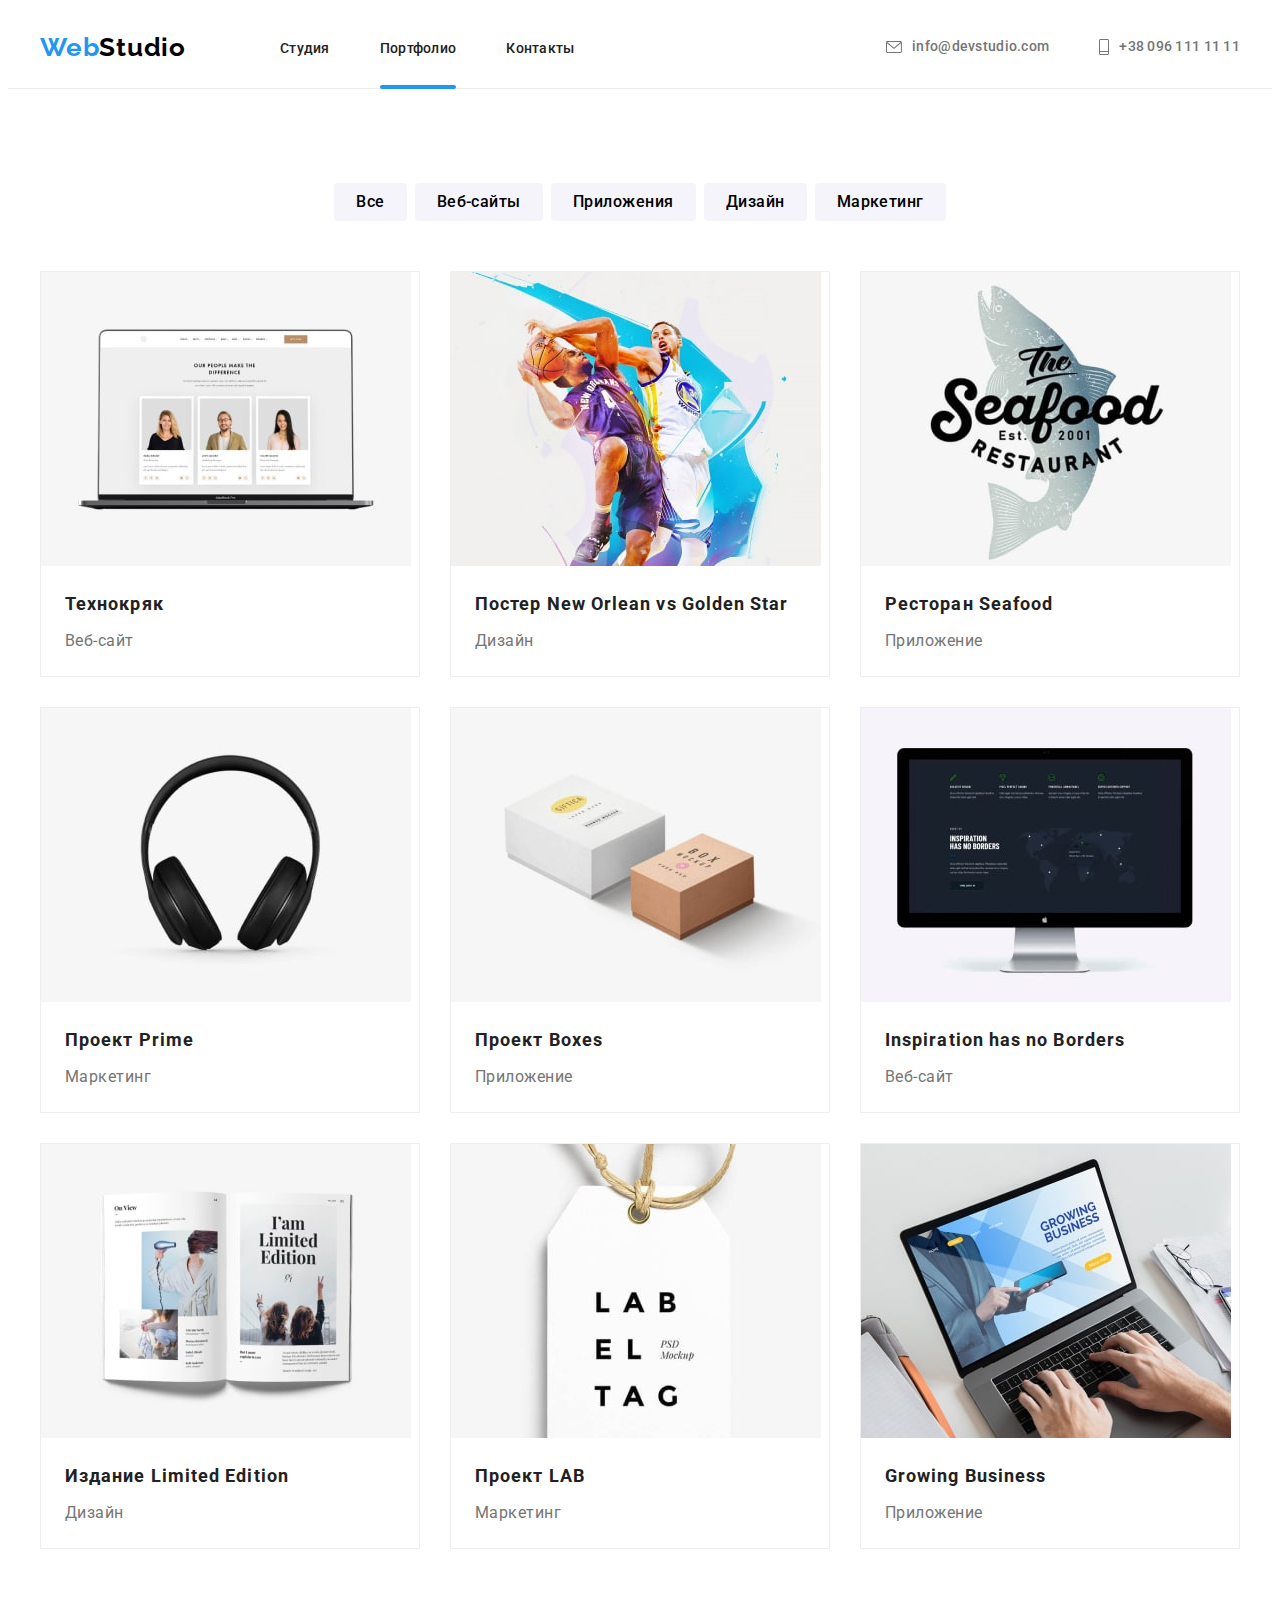
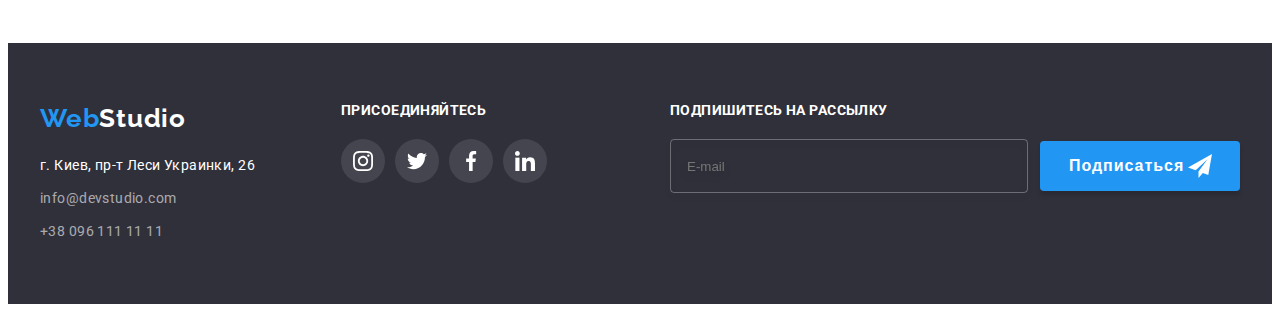
==== portfolio.html @ 31bc7f90 "sass" ====
<!DOCTYPE html>
<html lang="ru">
  <head>
    <meta charset="UTF-8" />
    <meta http-equiv="X-UA-Compatible" content="IE=edge" />
    <meta name="viewport" content="width=device-width, initial-scale=1.0" />
    <link rel="preconnect" href="https://fonts.googleapis.com" />
    <link rel="preconnect" href="https://fonts.gstatic.com" crossorigin />
    <link
      href="https://fonts.googleapis.com/css2?family=Montserrat:wght@400;700&family=Raleway:wght@700&family=Roboto:wght@400;500;700;900&display=swap"
      rel="stylesheet"
    />
    <link
      rel="stylesheet"
      href="https://cdnjs.cloudflare.com/ajax/libs/modern-normalize/1.1.0/modern-normalize.min.css"
      integrity="sha512-wpPYUAdjBVSE4KJnH1VR1HeZfpl1ub8YT/NKx4PuQ5NmX2tKuGu6U/JRp5y+Y8XG2tV+wKQpNHVUX03MfMFn9Q=="
      crossorigin="anonymous"
      referrerpolicy="no-referrer"
    />
    <link rel="stylesheet" href="./css/main.min.css" />
    <title>Portfolio</title>
  </head>
  <body>
    <!-- header -->
    <header class="header">
      <div class="container">
        <a href="/" class="logo header-logo link"
          ><span class="logo__primary">Web</span
          ><span class="logo__secondary logo--header">Studio</span></a
        >
        <nav class="navigation">
          <ul class="menu-list list">
            <li class="menu-list__item">
              <a href="./index.html" class="menu-list__link link">Студия</a>
            </li>
            <li class="menu-list__item">
              <a href="./portfolio.html" class="menu-list__link link current"
                >Портфолио</a
              >
            </li>
            <li class="menu-list__item">
              <a href="" class="menu-list__link link">Контакты</a>
            </li>
          </ul>
        </nav>
        <ul class="list">
          <li class="menu-list__item">
            <a href="mailto:info@devstudio.com" class="menu-list__connection link">
              <svg class="mail-icon" width="16" height="12">
                <use href="./images/icons.svg#icon-mail"></use>
              </svg>
              info@devstudio.com</a
            >
          </li>
          <li class="menu-list__item">
            <a href="tel:+380961111111" class="menu-list__connection link">
              <svg class="tel-icon" width="10" height="16">
                <use href="./images/icons.svg#icon-tel"></use>
              </svg>
              +38 096 111 11 11</a
            >
          </li>
        </ul>
      </div>
    </header>
    <main>
      <section class="portfolio">
        <div class="container">
          <h1 class="visually-hidden">Портфолио</h1>
          <!-- filter -->
          <ul class="filter-list list">
            <li class="filter-item">
              <button type="button" class="filter-but">Все</button>
            </li>
            <li class="filter-item">
              <button type="button" class="filter-but">Веб-сайты</button>
            </li>
            <li class="filter-item">
              <button type="button" class="filter-but">Приложения</button>
            </li>
            <li class="filter-item">
              <button type="button" class="filter-but">Дизайн</button>
            </li>
            <li class="filter-item">
              <button type="button" class="filter-but">Маркетинг</button>
            </li>
          </ul>
          <!-- project -->
          <ul class="project-list list">
            <li class="project-item">
              <div class="project-top-wrap">
                <img
                  src="./images/portfolio-project-1.jpg"
                  alt="страница веб-сайта"
                  width="370"
                  height="294"
                />
                <p class="project-top-text">
                  Ресурс предлагает комплексные предложения с разным уровнем функционала и
                  сервисов. Все это позволит посетителю получить исчерпывающие сведения о
                  компании или частном лице.
                </p>
              </div>
              <div class="project-aside">
                <h2 class="project-title">Технокряк</h2>
                <p class="project-text">Веб-сайт</p>
              </div>
            </li>
            <li class="project-item">
              <div class="project-top-wrap">
                <img
                  src="./images/portfolio-project-2.jpg"
                  alt="игра в баскетбол"
                  width="370"
                  height="294"
                />
                <p class="project-top-text">
                  Ресурс предлагает комплексные предложения с разным уровнем функционала и
                  сервисов. Все это позволит посетителю получить исчерпывающие сведения о
                  компании или частном лице.
                </p>
              </div>
              <div class="project-aside">
                <h2 class="project-title">Постер New Orlean vs Golden Star</h2>
                <p class="project-text">Дизайн</p>
              </div>
            </li>
            <li class="project-item">
              <div class="project-top-wrap">
                <img
                  src="./images/portfolio-project-3.jpg"
                  alt="логотоип ресторана"
                  width="370"
                  height="294"
                />
                <p class="project-top-text">
                  Ресурс предлагает комплексные предложения с разным уровнем функционала и
                  сервисов. Все это позволит посетителю получить исчерпывающие сведения о
                  компании или частном лице.
                </p>
              </div>
              <div class="project-aside">
                <h2 class="project-title">Ресторан Seafood</h2>
                <p class="project-text">Приложение</p>
              </div>
            </li>
            <li class="project-item">
              <div class="project-top-wrap">
                <img
                  src="./images/portfolio-project-4.jpg"
                  alt="наушники"
                  width="370"
                  height="294"
                />
                <p class="project-top-text">
                  Ресурс предлагает комплексные предложения с разным уровнем функционала и
                  сервисов. Все это позволит посетителю получить исчерпывающие сведения о
                  компании или частном лице.
                </p>
              </div>
              <div class="project-aside">
                <h2 class="project-title">Проект Prime</h2>
                <p class="project-text">Маркетинг</p>
              </div>
            </li>
            <li class="project-item">
              <div class="project-top-wrap">
                <img
                  src="./images/portfolio-project-5.jpg"
                  alt="картонные коробки"
                  width="370"
                  height="294"
                />
                <p class="project-top-text">
                  Ресурс предлагает комплексные предложения с разным уровнем функционала и
                  сервисов. Все это позволит посетителю получить исчерпывающие сведения о
                  компании или частном лице.
                </p>
              </div>
              <div class="project-aside">
                <h2 class="project-title">Проект Boxes</h2>
                <p class="project-text">Приложение</p>
              </div>
            </li>
            <li class="project-item">
              <div class="project-top-wrap">
                <img
                  src="./images/portfolio-project-6.jpg"
                  alt="страница веб-сайта"
                  width="370"
                  height="294"
                />
                <p class="project-top-text">
                  Ресурс предлагает комплексные предложения с разным уровнем функционала и
                  сервисов. Все это позволит посетителю получить исчерпывающие сведения о
                  компании или частном лице.
                </p>
              </div>
              <div class="project-aside">
                <h2 class="project-title">Inspiration has no Borders</h2>
                <p class="project-text">Веб-сайт</p>
              </div>
            </li>
            <li class="project-item">
              <div class="project-top-wrap">
                <img
                  src="./images/portfolio-project-7.jpg"
                  alt="страницы журнала"
                  width="370"
                  height="294"
                />
                <p class="project-top-text">
                  Ресурс предлагает комплексные предложения с разным уровнем функционала и
                  сервисов. Все это позволит посетителю получить исчерпывающие сведения о
                  компании или частном лице.
                </p>
              </div>
              <div class="project-aside">
                <h2 class="project-title">Издание Limited Edition</h2>
                <p class="project-text">Дизайн</p>
              </div>
            </li>
            <li class="project-item">
              <div class="project-top-wrap">
                <img
                  src="./images/portfolio-project-8.jpg"
                  alt="рекламная листовка"
                  width="370"
                  height="294"
                />
                <p class="project-top-text">
                  Ресурс предлагает комплексные предложения с разным уровнем функционала и
                  сервисов. Все это позволит посетителю получить исчерпывающие сведения о
                  компании или частном лице.
                </p>
              </div>
              <div class="project-aside">
                <h2 class="project-title">Проект LAB</h2>
                <p class="project-text">Маркетинг</p>
              </div>
            </li>
            <li class="project-item">
              <div class="project-top-wrap">
                <img
                  src="./images/portfolio-project-9.jpg"
                  alt="компьютерная программа"
                  width="370"
                  height="294"
                />
                <p class="project-top-text">
                  Ресурс предлагает комплексные предложения с разным уровнем функционала и
                  сервисов. Все это позволит посетителю получить исчерпывающие сведения о
                  компании или частном лице.
                </p>
              </div>
              <div class="project-aside">
                <h2 class="project-title">Growing Business</h2>
                <p class="project-text">Приложение</p>
              </div>
            </li>
          </ul>
        </div>
      </section>
    </main>
    <!--footer-->
    <footer class="footer">
      <div class="container footer__container">
        <div class="footer__address">
          <a href="/" class="logo header-logo link"
            ><span class="logo__primary">Web</span
            ><span class="logo__secondary logo--footer">Studio</span></a
          >
          <address class="address">
            <ul class="address__list list">
              <li class="address__item">
                <a
                  href="https://goo.gl/maps/DNsTmjr46QaXx8pC7"
                  target="_blank"
                  rel="noopener, noindex, nofollow"
                  class="address__map link"
                  >г. Киев, пр-т Леси Украинки, 26</a
                >
              </li>
              <li class="address__item">
                <a href="mailto:info@devstudio.com" class="address__connection link"
                  >info@devstudio.com</a
                >
              </li>
              <li class="address__item">
                <a href="tel:+380961111111" class="address__connection link"
                  >+38 096 111 11 11</a
                >
              </li>
            </ul>
          </address>
        </div>
        <div class="footer-soc">
          <h3 class="footer-soc__title">присоединяйтесь</h3>
          <ul class="footer-soc__list list">
            <li class="footer-soc__item">
              <a href="#" class="footer-soc__link">
                <svg class="footer-soc__icon" width="20" height="20">
                  <use href="./images/icons.svg#icon-instagram"></use>
                </svg>
              </a>
            </li>
            <li class="footer-soc__item">
              <a href="#" class="footer-soc__link">
                <svg class="footer-soc__icon" width="20" height="20">
                  <use href="./images/icons.svg#icon-twitter"></use>
                </svg>
              </a>
            </li>
            <li class="footer-soc__item">
              <a href="#" class="footer-soc__link">
                <svg class="footer-soc__icon" width="20" height="20">
                  <use href="./images/icons.svg#icon-facebook"></use>
                </svg>
              </a>
            </li>
            <li class="footer-soc__item">
              <a href="#" class="footer-soc__link">
                <svg class="footer-soc__icon" width="20" height="20">
                  <use href="./images/icons.svg#icon-linkedin"></use>
                </svg>
              </a>
            </li>
          </ul>
        </div>
        <div class="footer-subscription">
          <h3 class="footer-subscription__title">Подпишитесь на рассылку</h3>
          <form class="footer-subscription__form">
            <input
              type="email"
              name="email"
              class="footer-subscription__input"
              placeholder="E-mail"
              required
            />
            <div class="subscription-wrap">
              <button type="submit" class="subscription-but">Подписаться</button>
              <svg class="footer-subscription__icon" width="24" height="24">
                <use href="./images/icons.svg#icon-icon-send"></use>
              </svg>
            </div>
          </form>
        </div>
      </div>
    </footer>
  </body>
</html>
---- css/main.min.css ----
body{font-family:var(--main-font);color:var(--font-color)}h1,h2,h3,h4,h5,h6,p{margin-top:0;margin-bottom:0}ul,ol{margin-top:0;margin-bottom:0;padding-left:0;padding-right:0}.link{text-decoration:none}.list{list-style:none}img{display:block;max-width:100%;height:auto}.container{width:1200px;padding-left:15px;padding-right:15px;margin:0 auto}.logo{font-family:var(--secondary-font);font-weight:700;font-size:26px;line-height:1.19;letter-spacing:.03em}.header-logo{margin-right:94px}.logo__primary{color:var(--accent-color)}.logo--header{color:var(--header-logo-secondary-color)}.logo--footer{color:var(--footor-logo-secondary-color)}.current{color:var(--accent-color);position:relative}.current::after{display:block;content:"";width:100%;height:4px;border-radius:2px;background-color:var(--accent-color);position:absolute;bottom:-1px}.header{background-color:var(--header-background-color);padding-top:24px;padding-bottom:25px;border-bottom:1px solid #ececec}.header .container{display:flex;align-items:center}.menu-list{display:flex}.menu-list__item:not(:last-child){margin-right:50px}.menu-list__link{font-weight:500;font-size:14px;line-height:1.14;letter-spacing:.02em;color:var(--font-color);transition:color var(--transition-duration) var(--transition-timing-function);padding-bottom:32px;padding-top:32px}.menu-list__link:hover,.menu-list__link:focus{color:var(--accent-color)}.header .list{display:flex;margin-left:auto}.menu-list__connection+.menu-list__connection{margin-left:50px}.menu-list__connection{font-weight:500;font-size:14px;line-height:1.14;letter-spacing:.02em;color:var(--secondary-font-color);display:flex;align-items:center;transition:color var(--transition-duration) var(--transition-timing-function)}.menu-list__connection:hover,.menu-list__connection:focus{color:var(--accent-color)}.mail-icon,.tel-icon{fill:var(--secondary-font-color);margin-right:10px;transition:fill var(--transition-duration) var(--transition-timing-function)}.menu-list__connection:hover .mail-icon,.menu-list__connection:focus .mail-icon,.menu-list__connection:hover .tel-icon,.menu-list__connection:focus .tel-icon{fill:var(--accent-color)}.hero{background-color:var(--hero-background-color);padding-top:200px;padding-bottom:200px;background-image:linear-gradient(rgba(47, 48, 58, 0.4), rgba(47, 48, 58, 0.4)),url(../images/hero-bg.jpg);background-repeat:no-repeat;background-position:center;background-size:cover;margin:0 auto;max-width:1600px;min-height:480px}.hero__title{font-weight:900;font-size:44px;line-height:1.36;letter-spacing:.06em;color:var(--hero-text);text-transform:uppercase;text-align:center;width:696px;margin:0 auto 30px auto}.hero__but{font-family:inherit;font-weight:700;font-size:16px;line-height:1.88;letter-spacing:.06em;color:var(--hero-text);background-color:var(--accent-color);padding:10px 32px;border-radius:4px;border:0;display:block;margin:0 auto;transition:background-color var(--transition-duration) var(--transition-timing-function)}.hero__but:hover,.hero__but:focus{background-color:var(--hero-but-background-color);cursor:pointer}.backdrop{width:100%;height:100%;position:fixed;top:0;background-color:rgba(0,0,0,.2);transition:opacity var(--transition-duration) var(--transition-timing-function),visibility var(--transition-duration) var(--transition-timing-function)}.backdrop.is-hidden .modal{transform:scale(0.8)}.modal{position:absolute;width:528px;height:581px;background:var(--modal-background-color);box-shadow:0px 1px 3px rgba(0,0,0,.12),0px 1px 1px rgba(0,0,0,.14),0px 2px 1px rgba(0,0,0,.2);border-radius:4px;padding:40px;top:50%;left:50%;transform:translate(-50%, -50%) scale(1);transition:transform var(--transition-duration) var(--transition-timing-function),visibility var(--transition-duration) var(--transition-timing-function)}.modal-close-but{position:absolute;top:8px;right:8px;width:30px;height:30px;border-radius:50%;background-color:rgba(0,0,0,0);border:1px solid rgba(0,0,0,.1);box-sizing:border-box;cursor:pointer;display:flex;align-items:center}.modal-close-icon{fill:var(--header-logo-secondary-color);transition:fill var(--transition-duration) var(--transition-timing-function)}.modal-close-but:hover .modal-close-icon,.modal-close-but:focus .modal-close-icon{fill:var(--accent-color)}.is-hidden{opacity:0;pointer-events:none;visibility:hidden}.modal-title{font-style:normal;font-weight:700;font-size:20px;line-height:1.15;text-align:center;letter-spacing:.03em;color:var(--font-color);margin-bottom:12px}.modal-field{margin-bottom:10px}.modal-label{margin-bottom:10px;font-weight:400;font-size:12px;line-height:1.17;letter-spacing:.01em;color:var(--secondary-font-color);display:block;margin-bottom:4px}.modal-input-wrap{position:relative}.modal-input{width:100%;height:40px;padding-left:42px;border:1px solid rgba(33,33,33,.2);border-radius:4px;outline:none;transition:border-color var(--transition-duration) var(--transition-timing-function)}.modal-input-icon{position:absolute;left:12px;top:50%;transform:translateY(-50%);fill:var(--icon-modal-color);transition:fill var(--transition-duration) var(--transition-timing-function)}.modal-input:focus+.modal-input-icon{fill:var(--accent-color)}.modal-input:focus{border-color:var(--accent-color)}.textarea{margin-bottom:20px}.modal-textarea{resize:none;width:100%;height:120px;padding:12px 16px;border:1px solid rgba(33,33,33,.2);border-radius:4px;outline:none;transition:border-color var(--transition-duration) var(--transition-timing-function)}.modal-textarea:focus{border-color:var(--accent-color)}.modal-checkbox{margin-bottom:30px}.visually-hidden{display:none}.check-text{font-weight:400;font-size:14px;line-height:1.71;letter-spacing:.03em;color:var(--secondary-font-color);display:flex;align-items:center;justify-content:center}.modal-chekbox-link{color:var(--accent-color)}.check-text::before{content:"";width:16px;height:15px;border:2px solid #000;border-radius:3px;margin-right:5px}.input-check:checked+.check-text::before{background-color:var(--accent-color);border:none;background-image:url(../images/icon-check.svg);background-repeat:no-repeat;background-position:center}.modal-but{font-weight:700;font-size:16px;line-height:1.88;letter-spacing:.06em;color:var(--hero-text);background-color:var(--accent-color);padding:10px 55px;border-radius:4px;border:0;display:block;margin:0 auto;transition:background-color var(--transition-duration) var(--transition-timing-function)}.modal-but:hover,.modal-but:focus{background-color:var(--hero-but-background-color);cursor:pointer}.skills{padding-top:var(--typical-padding)}.skills__list{display:flex}.skills__item{width:270px;margin-right:30px}.skills__item:last-child{margin-right:0px}.skills__logo{width:270px;height:120px;display:flex;align-items:center;justify-content:center;margin-bottom:30px;background:var(--specialist-section-background-color);border-radius:4px}.skills__subtitle{font-weight:700;font-size:14px;line-height:1.14;letter-spacing:.03em;text-transform:uppercase;margin-bottom:10px}.skills__text{font-size:14px;line-height:1.71;letter-spacing:.03em;color:var(--secondary-font-color)}.products{padding-top:var(--typical-padding);padding-bottom:var(--typical-padding)}.section-title{font-size:36px;line-height:1.17;letter-spacing:.03em;margin-bottom:50px;text-align:center}.products__list{display:flex;margin-left:-30px}.products__item{flex-basis:calc(33.3333333333% - 30px);margin-left:30px}.products__box{position:relative}.products__label{width:370px;height:70px;padding-top:27px;padding-bottom:27px;background:rgba(47,48,58,.8);display:block;position:absolute;bottom:0;font-weight:700;font-size:14px;line-height:1.14;text-align:center;letter-spacing:.03em;text-transform:uppercase;color:var(--hero-text)}.specialist{background-color:var(--specialist-section-background-color);padding-top:var(--typical-padding);padding-bottom:var(--typical-padding)}.specialist__list{display:flex;margin-left:-30px}.specialist__item{background-color:var(--specialist-item-background-color);flex-basis:calc(25% - 30px);margin-left:30px;box-shadow:0px 1px 3px rgba(0,0,0,.12),0px 1px 1px rgba(0,0,0,.14),0px 2px 1px rgba(0,0,0,.2);border-radius:0px 0px 4px 4px}.specialist__card{padding-top:30px;padding-bottom:30px}.specialist__name{font-weight:500;font-size:16px;line-height:1.19;letter-spacing:.03em;text-align:center;margin-bottom:10px}.specialist__profession{font-size:16px;line-height:1.19;letter-spacing:.03em;color:var(--secondary-font-color);text-align:center;margin-bottom:16px}.social-list{display:flex;justify-content:center}.social-list__item+.social-list__item{margin-left:10px}.social-list__link{width:44px;height:44px;border-radius:50%;display:flex;justify-content:center;align-items:center;transition:background-color var(--transition-duration) var(--transition-timing-function)}.social-list__link:hover,.social-list__link:focus{background-color:var(--accent-color)}.social-list__link:hover .social-list__icon,.social-list__link:focus .social-list__icon{fill:#fff}.social-list__icon{fill:var(--icon-color);transition:fill var(--transition-duration) var(--transition-timing-function)}.clients{padding-top:var(--typical-padding);padding-bottom:var(--typical-padding)}.clients__list{display:flex}.client__item:not(:last-child){margin-right:30px}.client__link{display:flex;justify-content:center;align-items:center;width:170px;height:92px;border:1px solid var(--icon-color);box-sizing:border-box;border-radius:4px;transition:border var(--transition-duration) var(--transition-timing-function)}.client__link:hover,.client__link:focus{border:1px solid var(--accent-color)}.client__icon{width:106px;height:60px;fill:var(--icon-color);transition:fill var(--transition-duration) var(--transition-timing-function)}.client__link:hover .client__icon,.client__link:focus .client__icon{fill:var(--accent-color)}.footer{background-color:var(--footer-background-color);padding-top:60px;padding-bottom:60px}.footer__container{display:flex;position:relative}.address{width:231px;margin-top:20px;margin-right:70px}.address__list{font-style:normal;font-weight:400;font-size:14px;line-height:1.71;letter-spacing:.03em}.address__item:not(:last-child){margin-bottom:9px}.address__map{color:var(--footer-map-color);transition:color var(--transition-duration) var(--transition-timing-function)}.address__connection{color:var(--footer-tel-color);transition:color var(--transition-duration) var(--transition-timing-function)}.address__map:hover,.address__map:focus,.address__connection:hover,.address__connection:focus{color:var(--accent-color)}.footer-soc{width:206px}.footer-soc__title{font-size:14px;line-height:1.14;letter-spacing:.03em;text-transform:uppercase;margin-bottom:20px;color:var(--footer-map-color)}.footer-soc__list{display:flex;justify-content:space-between}.footer-soc__item:not(:last-child){margin-right:10px}.footer-soc__link{width:44px;height:44px;border-radius:50%;display:flex;justify-content:center;align-items:center;background:rgba(255,255,255,.1);transition:background-color var(--transition-duration) var(--transition-timing-function)}.footer-soc__link:focus,.footer-soc__link:hover{background-color:var(--accent-color)}.footer-soc__icon{width:20px;height:20px;fill:#fff}.footer-subscription{position:absolute;right:15px;width:570px;height:86px}.footer-subscription__title{font-weight:700;font-size:14px;line-height:1.14;letter-spacing:.03em;text-transform:uppercase;color:var(--hero-text);margin-bottom:20px}.footer-subscription__form{display:flex;align-items:center}.footer-subscription__input{width:358px;height:50px;border:1px solid rgba(255,255,255,.3);filter:drop-shadow(0px 4px 4px rgba(0, 0, 0, 0.15));background-color:inherit;color:var(--hero-text);border-radius:4px;padding-left:16px;margin-right:12px;outline:none;transition:border-color var(--transition-duration) var(--transition-timing-function)}.footer-subscription__input:focus{border-color:var(--accent-color)}.subscription-wrap{position:relative;display:inline-block}.subscription-but{width:200px;height:50px;font-weight:700;font-size:16px;letter-spacing:.06em;color:var(--hero-text);background:var(--accent-color);box-shadow:0px 4px 4px rgba(0,0,0,.15);border-radius:4px;cursor:pointer;border:none;padding:10px 62px 10px 29px;transition:background-color var(--transition-duration) var(--transition-timing-function)}.subscription-but:hover,.subscription-but:focus{background-color:var(--hero-but-background-color)}.footer-subscription__icon{fill:var(--hero-text);position:absolute;left:148px;top:13px}.portfolio{padding-top:var(--typical-padding);padding-bottom:var(--typical-padding)}.filter-list{display:flex;justify-content:center}.filter-item{padding-bottom:20px}.filter-item:not(:last-child){margin-right:8px}.filter-but{font-family:inherit;font-weight:500;font-size:16px;line-height:1.62;text-align:center;letter-spacing:.03em;background-color:var(--specialist-section-background-color);padding:6px 22px;display:block;border-radius:4px;border:0px;transition:color var(--transition-duration) var(--transition-timing-function),background-color var(--transition-duration) var(--transition-timing-function),box-shadow var(--transition-duration) var(--transition-timing-function)}.filter-but:hover,.filter-but:focus{color:var(--specialist-item-background-color);background-color:var(--accent-color);cursor:pointer;box-shadow:0px 3px 1px rgba(0,0,0,.1),0px 1px 2px rgba(0,0,0,.08),0px 2px 2px rgba(0,0,0,.12)}.project-list{display:flex;flex-wrap:wrap;margin-left:-30px}.project-item{width:370px;background:var(--project-item-background-color);flex-basis:calc(33.3333333333% - 30px);margin-left:30px;margin-top:30px;border:1px solid #eee;box-sizing:border-box;transition:box-shadow var(--transition-duration) var(--transition-timing-function)}.project-item:hover{box-shadow:0px 1px 1px rgba(0,0,0,.12),0px 4px 4px rgba(0,0,0,.06),1px 4px 6px rgba(0,0,0,.16)}.project-item:hover .project-top-text{transform:translateY(0%)}.project-top-wrap{position:relative;overflow:hidden}.project-top-text{font-weight:400;font-size:18px;line-height:1.56;letter-spacing:.03em;color:var(--hero-text);background-color:rgba(33,150,243,.9);padding:63px 24px;position:absolute;top:0;height:100%;transform:translateY(100%);transition:transform var(--transition-duration) var(--transition-timing-function);overflow:auto}.project-aside{padding:20px 24px}.project-title{font-weight:700;font-size:18px;line-height:2;letter-spacing:.06em;margin-bottom:4px}.project-text{font-weight:400;font-size:16px;line-height:1.88;letter-spacing:.03em;color:var(--secondary-font-color)}:root{--main-font: "Roboto", Tahoma, sans-serif;--secondary-font: "Raleway", Tahoma, sans-serif;--accent-color: #2196f3;--font-color: #212121;--secondary-font-color: #757575;--hero-text: #ffffff;--hero-background-color: #c4c4c4;--hero-but-background-color: #188ce8;--header-background-color: #ffffff;--header-logo-secondary-color: #000000;--specialist-section-background-color: #f5f4fa;--specialist-item-background-color: #ffffff;--project-item-background-color: #ffffff;--footer-background-color: #2f303a;--footor-logo-secondary-color: #ffffff;--footer-map-color: #ffffff;--footer-tel-color: rgba(255, 255, 255, 0.6);--modal-background-color: #ffffff;--typical-padding: 94px;--icon-color: #afb1b8;--icon-modal-color: #212121;--transition-duration: 250ms;--transition-timing-function: cubic-bezier(0.4, 0, 0.2, 1)}.visually-hidden:not(focus):not(active){width:1px;height:1px;margin:-1px;border:0;padding:0;white-space:nowrap;-webkit-clip-path:inset(100%);clip-path:inset(100%);clip:rect(0 0 0 0);overflow:hidden}/*# sourceMappingURL=main.min.css.map */
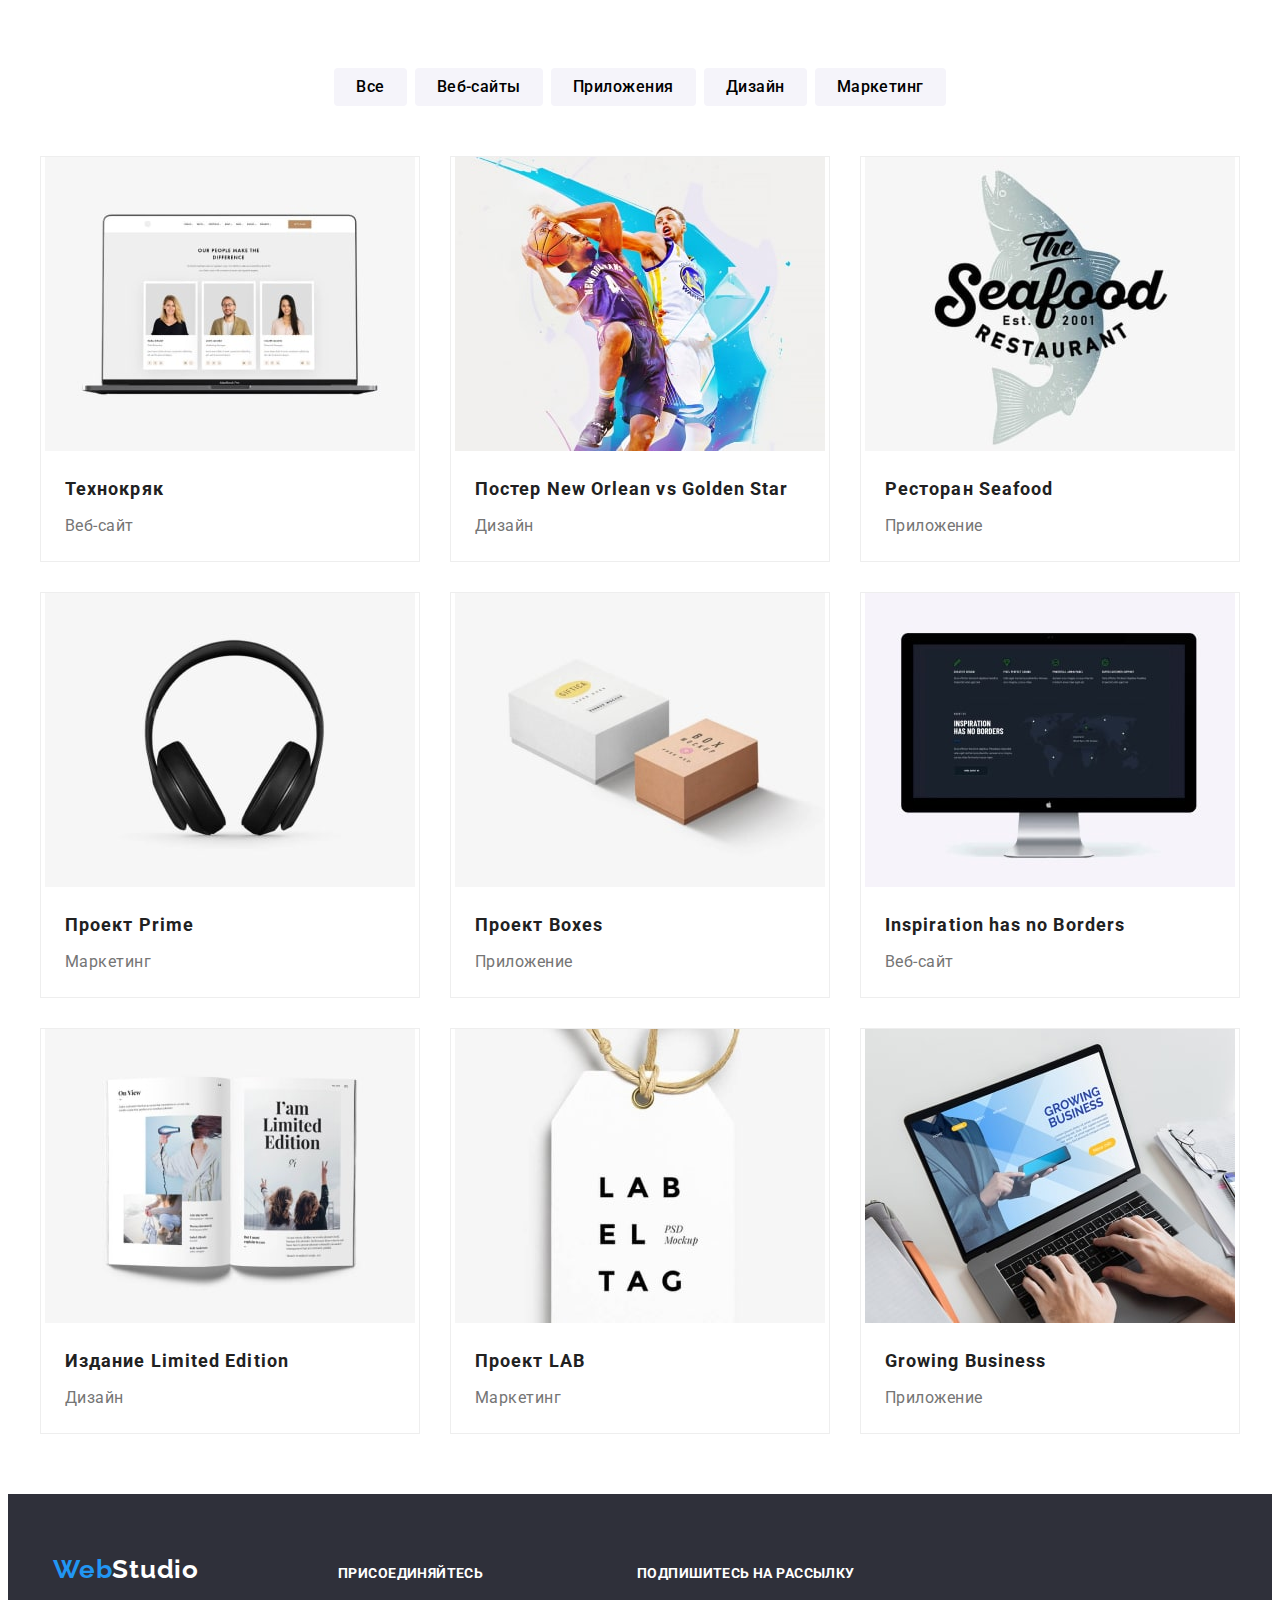
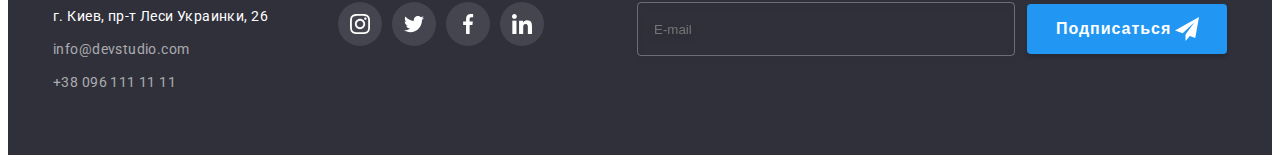
==== commit 46241fd7: "2" ====
--- a/portfolio.html
+++ b/portfolio.html
@@ -22,11 +22,11 @@
   </head>
   <body>
     <!-- header -->
-    <header class="header">
+    <!-- <header class="header">
       <div class="container">
-        <a href="/" class="logo header-logo link"
+        <a href="/" class="logo logo__header link"
           ><span class="logo__primary">Web</span
-          ><span class="logo__secondary logo--header">Studio</span></a
+          ><span class="logo__secondary-header">Studio</span></a
         >
         <nav class="navigation">
           <ul class="menu-list list">
@@ -43,18 +43,18 @@
             </li>
           </ul>
         </nav>
-        <ul class="list">
-          <li class="menu-list__item">
-            <a href="mailto:info@devstudio.com" class="menu-list__connection link">
-              <svg class="mail-icon" width="16" height="12">
+        <ul class="contacts list">
+          <li class="contacts__item">
+            <a href="mailto:info@devstudio.com" class="contacts__link link">
+              <svg class="contacts__mail-icon" width="16" height="12">
                 <use href="./images/icons.svg#icon-mail"></use>
               </svg>
               info@devstudio.com</a
             >
           </li>
-          <li class="menu-list__item">
-            <a href="tel:+380961111111" class="menu-list__connection link">
-              <svg class="tel-icon" width="10" height="16">
+          <li class="contacts__item">
+            <a href="tel:+380961111111" class="contacts__link link">
+              <svg class="contacts__tel-icon" width="10" height="16">
                 <use href="./images/icons.svg#icon-tel"></use>
               </svg>
               +38 096 111 11 11</a
@@ -62,10 +62,10 @@
           </li>
         </ul>
       </div>
-    </header>
+    </header> -->
     <main>
       <section class="portfolio">
-        <div class="container">
+        <div class="container filter">
           <h1 class="visually-hidden">Портфолио</h1>
           <!-- filter -->
           <ul class="filter-list list">
@@ -86,7 +86,7 @@
             </li>
           </ul>
           <!-- project -->
-          <ul class="project-list list">
+          <ul class="project list">
             <li class="project-item">
               <div class="project-top-wrap">
                 <img
@@ -268,7 +268,7 @@
         <div class="footer__address">
           <a href="/" class="logo header-logo link"
             ><span class="logo__primary">Web</span
-            ><span class="logo__secondary logo--footer">Studio</span></a
+            ><span class="logo__secondary-footer">Studio</span></a
           >
           <address class="address">
             <ul class="address__list list">
@@ -327,19 +327,19 @@
             </li>
           </ul>
         </div>
-        <div class="footer-subscription">
-          <h3 class="footer-subscription__title">Подпишитесь на рассылку</h3>
-          <form class="footer-subscription__form">
+        <div class="subscription">
+          <h3 class="subscription__title">Подпишитесь на рассылку</h3>
+          <form class="subscription__form">
             <input
               type="email"
               name="email"
-              class="footer-subscription__input"
+              class="subscription__email-input"
               placeholder="E-mail"
               required
             />
             <div class="subscription-wrap">
-              <button type="submit" class="subscription-but">Подписаться</button>
-              <svg class="footer-subscription__icon" width="24" height="24">
+              <button type="submit" class="subscription__but">Подписаться</button>
+              <svg class="subscription__icon" width="24" height="24">
                 <use href="./images/icons.svg#icon-icon-send"></use>
               </svg>
             </div>
--- a/css/main.min.css
+++ b/css/main.min.css
@@ -1 +1 @@
-body{font-family:var(--main-font);color:var(--font-color)}h1,h2,h3,h4,h5,h6,p{margin-top:0;margin-bottom:0}ul,ol{margin-top:0;margin-bottom:0;padding-left:0;padding-right:0}.link{text-decoration:none}.list{list-style:none}img{display:block;max-width:100%;height:auto}.container{width:1200px;padding-left:15px;padding-right:15px;margin:0 auto}.logo{font-family:var(--secondary-font);font-weight:700;font-size:26px;line-height:1.19;letter-spacing:.03em}.header-logo{margin-right:94px}.logo__primary{color:var(--accent-color)}.logo--header{color:var(--header-logo-secondary-color)}.logo--footer{color:var(--footor-logo-secondary-color)}.current{color:var(--accent-color);position:relative}.current::after{display:block;content:"";width:100%;height:4px;border-radius:2px;background-color:var(--accent-color);position:absolute;bottom:-1px}.header{background-color:var(--header-background-color);padding-top:24px;padding-bottom:25px;border-bottom:1px solid #ececec}.header .container{display:flex;align-items:center}.menu-list{display:flex}.menu-list__item:not(:last-child){margin-right:50px}.menu-list__link{font-weight:500;font-size:14px;line-height:1.14;letter-spacing:.02em;color:var(--font-color);transition:color var(--transition-duration) var(--transition-timing-function);padding-bottom:32px;padding-top:32px}.menu-list__link:hover,.menu-list__link:focus{color:var(--accent-color)}.header .list{display:flex;margin-left:auto}.menu-list__connection+.menu-list__connection{margin-left:50px}.menu-list__connection{font-weight:500;font-size:14px;line-height:1.14;letter-spacing:.02em;color:var(--secondary-font-color);display:flex;align-items:center;transition:color var(--transition-duration) var(--transition-timing-function)}.menu-list__connection:hover,.menu-list__connection:focus{color:var(--accent-color)}.mail-icon,.tel-icon{fill:var(--secondary-font-color);margin-right:10px;transition:fill var(--transition-duration) var(--transition-timing-function)}.menu-list__connection:hover .mail-icon,.menu-list__connection:focus .mail-icon,.menu-list__connection:hover .tel-icon,.menu-list__connection:focus .tel-icon{fill:var(--accent-color)}.hero{background-color:var(--hero-background-color);padding-top:200px;padding-bottom:200px;background-image:linear-gradient(rgba(47, 48, 58, 0.4), rgba(47, 48, 58, 0.4)),url(../images/hero-bg.jpg);background-repeat:no-repeat;background-position:center;background-size:cover;margin:0 auto;max-width:1600px;min-height:480px}.hero__title{font-weight:900;font-size:44px;line-height:1.36;letter-spacing:.06em;color:var(--hero-text);text-transform:uppercase;text-align:center;width:696px;margin:0 auto 30px auto}.hero__but{font-family:inherit;font-weight:700;font-size:16px;line-height:1.88;letter-spacing:.06em;color:var(--hero-text);background-color:var(--accent-color);padding:10px 32px;border-radius:4px;border:0;display:block;margin:0 auto;transition:background-color var(--transition-duration) var(--transition-timing-function)}.hero__but:hover,.hero__but:focus{background-color:var(--hero-but-background-color);cursor:pointer}.backdrop{width:100%;height:100%;position:fixed;top:0;background-color:rgba(0,0,0,.2);transition:opacity var(--transition-duration) var(--transition-timing-function),visibility var(--transition-duration) var(--transition-timing-function)}.backdrop.is-hidden .modal{transform:scale(0.8)}.modal{position:absolute;width:528px;height:581px;background:var(--modal-background-color);box-shadow:0px 1px 3px rgba(0,0,0,.12),0px 1px 1px rgba(0,0,0,.14),0px 2px 1px rgba(0,0,0,.2);border-radius:4px;padding:40px;top:50%;left:50%;transform:translate(-50%, -50%) scale(1);transition:transform var(--transition-duration) var(--transition-timing-function),visibility var(--transition-duration) var(--transition-timing-function)}.modal-close-but{position:absolute;top:8px;right:8px;width:30px;height:30px;border-radius:50%;background-color:rgba(0,0,0,0);border:1px solid rgba(0,0,0,.1);box-sizing:border-box;cursor:pointer;display:flex;align-items:center}.modal-close-icon{fill:var(--header-logo-secondary-color);transition:fill var(--transition-duration) var(--transition-timing-function)}.modal-close-but:hover .modal-close-icon,.modal-close-but:focus .modal-close-icon{fill:var(--accent-color)}.is-hidden{opacity:0;pointer-events:none;visibility:hidden}.modal-title{font-style:normal;font-weight:700;font-size:20px;line-height:1.15;text-align:center;letter-spacing:.03em;color:var(--font-color);margin-bottom:12px}.modal-field{margin-bottom:10px}.modal-label{margin-bottom:10px;font-weight:400;font-size:12px;line-height:1.17;letter-spacing:.01em;color:var(--secondary-font-color);display:block;margin-bottom:4px}.modal-input-wrap{position:relative}.modal-input{width:100%;height:40px;padding-left:42px;border:1px solid rgba(33,33,33,.2);border-radius:4px;outline:none;transition:border-color var(--transition-duration) var(--transition-timing-function)}.modal-input-icon{position:absolute;left:12px;top:50%;transform:translateY(-50%);fill:var(--icon-modal-color);transition:fill var(--transition-duration) var(--transition-timing-function)}.modal-input:focus+.modal-input-icon{fill:var(--accent-color)}.modal-input:focus{border-color:var(--accent-color)}.textarea{margin-bottom:20px}.modal-textarea{resize:none;width:100%;height:120px;padding:12px 16px;border:1px solid rgba(33,33,33,.2);border-radius:4px;outline:none;transition:border-color var(--transition-duration) var(--transition-timing-function)}.modal-textarea:focus{border-color:var(--accent-color)}.modal-checkbox{margin-bottom:30px}.visually-hidden{display:none}.check-text{font-weight:400;font-size:14px;line-height:1.71;letter-spacing:.03em;color:var(--secondary-font-color);display:flex;align-items:center;justify-content:center}.modal-chekbox-link{color:var(--accent-color)}.check-text::before{content:"";width:16px;height:15px;border:2px solid #000;border-radius:3px;margin-right:5px}.input-check:checked+.check-text::before{background-color:var(--accent-color);border:none;background-image:url(../images/icon-check.svg);background-repeat:no-repeat;background-position:center}.modal-but{font-weight:700;font-size:16px;line-height:1.88;letter-spacing:.06em;color:var(--hero-text);background-color:var(--accent-color);padding:10px 55px;border-radius:4px;border:0;display:block;margin:0 auto;transition:background-color var(--transition-duration) var(--transition-timing-function)}.modal-but:hover,.modal-but:focus{background-color:var(--hero-but-background-color);cursor:pointer}.skills{padding-top:var(--typical-padding)}.skills__list{display:flex}.skills__item{width:270px;margin-right:30px}.skills__item:last-child{margin-right:0px}.skills__logo{width:270px;height:120px;display:flex;align-items:center;justify-content:center;margin-bottom:30px;background:var(--specialist-section-background-color);border-radius:4px}.skills__subtitle{font-weight:700;font-size:14px;line-height:1.14;letter-spacing:.03em;text-transform:uppercase;margin-bottom:10px}.skills__text{font-size:14px;line-height:1.71;letter-spacing:.03em;color:var(--secondary-font-color)}.products{padding-top:var(--typical-padding);padding-bottom:var(--typical-padding)}.section-title{font-size:36px;line-height:1.17;letter-spacing:.03em;margin-bottom:50px;text-align:center}.products__list{display:flex;margin-left:-30px}.products__item{flex-basis:calc(33.3333333333% - 30px);margin-left:30px}.products__box{position:relative}.products__label{width:370px;height:70px;padding-top:27px;padding-bottom:27px;background:rgba(47,48,58,.8);display:block;position:absolute;bottom:0;font-weight:700;font-size:14px;line-height:1.14;text-align:center;letter-spacing:.03em;text-transform:uppercase;color:var(--hero-text)}.specialist{background-color:var(--specialist-section-background-color);padding-top:var(--typical-padding);padding-bottom:var(--typical-padding)}.specialist__list{display:flex;margin-left:-30px}.specialist__item{background-color:var(--specialist-item-background-color);flex-basis:calc(25% - 30px);margin-left:30px;box-shadow:0px 1px 3px rgba(0,0,0,.12),0px 1px 1px rgba(0,0,0,.14),0px 2px 1px rgba(0,0,0,.2);border-radius:0px 0px 4px 4px}.specialist__card{padding-top:30px;padding-bottom:30px}.specialist__name{font-weight:500;font-size:16px;line-height:1.19;letter-spacing:.03em;text-align:center;margin-bottom:10px}.specialist__profession{font-size:16px;line-height:1.19;letter-spacing:.03em;color:var(--secondary-font-color);text-align:center;margin-bottom:16px}.social-list{display:flex;justify-content:center}.social-list__item+.social-list__item{margin-left:10px}.social-list__link{width:44px;height:44px;border-radius:50%;display:flex;justify-content:center;align-items:center;transition:background-color var(--transition-duration) var(--transition-timing-function)}.social-list__link:hover,.social-list__link:focus{background-color:var(--accent-color)}.social-list__link:hover .social-list__icon,.social-list__link:focus .social-list__icon{fill:#fff}.social-list__icon{fill:var(--icon-color);transition:fill var(--transition-duration) var(--transition-timing-function)}.clients{padding-top:var(--typical-padding);padding-bottom:var(--typical-padding)}.clients__list{display:flex}.client__item:not(:last-child){margin-right:30px}.client__link{display:flex;justify-content:center;align-items:center;width:170px;height:92px;border:1px solid var(--icon-color);box-sizing:border-box;border-radius:4px;transition:border var(--transition-duration) var(--transition-timing-function)}.client__link:hover,.client__link:focus{border:1px solid var(--accent-color)}.client__icon{width:106px;height:60px;fill:var(--icon-color);transition:fill var(--transition-duration) var(--transition-timing-function)}.client__link:hover .client__icon,.client__link:focus .client__icon{fill:var(--accent-color)}.footer{background-color:var(--footer-background-color);padding-top:60px;padding-bottom:60px}.footer__container{display:flex;position:relative}.address{width:231px;margin-top:20px;margin-right:70px}.address__list{font-style:normal;font-weight:400;font-size:14px;line-height:1.71;letter-spacing:.03em}.address__item:not(:last-child){margin-bottom:9px}.address__map{color:var(--footer-map-color);transition:color var(--transition-duration) var(--transition-timing-function)}.address__connection{color:var(--footer-tel-color);transition:color var(--transition-duration) var(--transition-timing-function)}.address__map:hover,.address__map:focus,.address__connection:hover,.address__connection:focus{color:var(--accent-color)}.footer-soc{width:206px}.footer-soc__title{font-size:14px;line-height:1.14;letter-spacing:.03em;text-transform:uppercase;margin-bottom:20px;color:var(--footer-map-color)}.footer-soc__list{display:flex;justify-content:space-between}.footer-soc__item:not(:last-child){margin-right:10px}.footer-soc__link{width:44px;height:44px;border-radius:50%;display:flex;justify-content:center;align-items:center;background:rgba(255,255,255,.1);transition:background-color var(--transition-duration) var(--transition-timing-function)}.footer-soc__link:focus,.footer-soc__link:hover{background-color:var(--accent-color)}.footer-soc__icon{width:20px;height:20px;fill:#fff}.footer-subscription{position:absolute;right:15px;width:570px;height:86px}.footer-subscription__title{font-weight:700;font-size:14px;line-height:1.14;letter-spacing:.03em;text-transform:uppercase;color:var(--hero-text);margin-bottom:20px}.footer-subscription__form{display:flex;align-items:center}.footer-subscription__input{width:358px;height:50px;border:1px solid rgba(255,255,255,.3);filter:drop-shadow(0px 4px 4px rgba(0, 0, 0, 0.15));background-color:inherit;color:var(--hero-text);border-radius:4px;padding-left:16px;margin-right:12px;outline:none;transition:border-color var(--transition-duration) var(--transition-timing-function)}.footer-subscription__input:focus{border-color:var(--accent-color)}.subscription-wrap{position:relative;display:inline-block}.subscription-but{width:200px;height:50px;font-weight:700;font-size:16px;letter-spacing:.06em;color:var(--hero-text);background:var(--accent-color);box-shadow:0px 4px 4px rgba(0,0,0,.15);border-radius:4px;cursor:pointer;border:none;padding:10px 62px 10px 29px;transition:background-color var(--transition-duration) var(--transition-timing-function)}.subscription-but:hover,.subscription-but:focus{background-color:var(--hero-but-background-color)}.footer-subscription__icon{fill:var(--hero-text);position:absolute;left:148px;top:13px}.portfolio{padding-top:var(--typical-padding);padding-bottom:var(--typical-padding)}.filter-list{display:flex;justify-content:center}.filter-item{padding-bottom:20px}.filter-item:not(:last-child){margin-right:8px}.filter-but{font-family:inherit;font-weight:500;font-size:16px;line-height:1.62;text-align:center;letter-spacing:.03em;background-color:var(--specialist-section-background-color);padding:6px 22px;display:block;border-radius:4px;border:0px;transition:color var(--transition-duration) var(--transition-timing-function),background-color var(--transition-duration) var(--transition-timing-function),box-shadow var(--transition-duration) var(--transition-timing-function)}.filter-but:hover,.filter-but:focus{color:var(--specialist-item-background-color);background-color:var(--accent-color);cursor:pointer;box-shadow:0px 3px 1px rgba(0,0,0,.1),0px 1px 2px rgba(0,0,0,.08),0px 2px 2px rgba(0,0,0,.12)}.project-list{display:flex;flex-wrap:wrap;margin-left:-30px}.project-item{width:370px;background:var(--project-item-background-color);flex-basis:calc(33.3333333333% - 30px);margin-left:30px;margin-top:30px;border:1px solid #eee;box-sizing:border-box;transition:box-shadow var(--transition-duration) var(--transition-timing-function)}.project-item:hover{box-shadow:0px 1px 1px rgba(0,0,0,.12),0px 4px 4px rgba(0,0,0,.06),1px 4px 6px rgba(0,0,0,.16)}.project-item:hover .project-top-text{transform:translateY(0%)}.project-top-wrap{position:relative;overflow:hidden}.project-top-text{font-weight:400;font-size:18px;line-height:1.56;letter-spacing:.03em;color:var(--hero-text);background-color:rgba(33,150,243,.9);padding:63px 24px;position:absolute;top:0;height:100%;transform:translateY(100%);transition:transform var(--transition-duration) var(--transition-timing-function);overflow:auto}.project-aside{padding:20px 24px}.project-title{font-weight:700;font-size:18px;line-height:2;letter-spacing:.06em;margin-bottom:4px}.project-text{font-weight:400;font-size:16px;line-height:1.88;letter-spacing:.03em;color:var(--secondary-font-color)}:root{--main-font: "Roboto", Tahoma, sans-serif;--secondary-font: "Raleway", Tahoma, sans-serif;--accent-color: #2196f3;--font-color: #212121;--secondary-font-color: #757575;--hero-text: #ffffff;--hero-background-color: #c4c4c4;--hero-but-background-color: #188ce8;--header-background-color: #ffffff;--header-logo-secondary-color: #000000;--specialist-section-background-color: #f5f4fa;--specialist-item-background-color: #ffffff;--project-item-background-color: #ffffff;--footer-background-color: #2f303a;--footor-logo-secondary-color: #ffffff;--footer-map-color: #ffffff;--footer-tel-color: rgba(255, 255, 255, 0.6);--modal-background-color: #ffffff;--typical-padding: 94px;--icon-color: #afb1b8;--icon-modal-color: #212121;--transition-duration: 250ms;--transition-timing-function: cubic-bezier(0.4, 0, 0.2, 1)}.visually-hidden:not(focus):not(active){width:1px;height:1px;margin:-1px;border:0;padding:0;white-space:nowrap;-webkit-clip-path:inset(100%);clip-path:inset(100%);clip:rect(0 0 0 0);overflow:hidden}/*# sourceMappingURL=main.min.css.map */+body{font-family:var(--main-font);color:var(--font-color)}h1,h2,h3,h4,h5,h6,p{margin-top:0;margin-bottom:0}ul,ol{margin-top:0;margin-bottom:0;padding-left:0;padding-right:0}.link{text-decoration:none}.list{list-style:none}img{display:block;max-width:100%;height:auto;margin:0 auto}.container{width:100%;padding-left:15px;padding-right:15px;margin:0 auto}@media screen and (min-width: 480px){.container{max-width:480px}}@media screen and (min-width: 768px){.container{max-width:768px}}@media screen and (min-width: 1200px){.container{max-width:1200px}}.section{padding-top:60px;padding-bottom:60px}@media screen and (min-width: 1200px){.section{padding-top:94px;padding-bottom:94px}}.section-title{font-size:28px;line-height:1.17;letter-spacing:.03em;margin-bottom:30px;text-align:center}@media screen and (min-width: 1200px){.section-title{font-size:36px;margin-bottom:50px}}.logo{font-family:var(--secondary-font);font-weight:700;font-size:24px;line-height:1.16;letter-spacing:.03em}@media screen and (min-width: 1200px){.logo{font-size:26px;line-height:1.19}}.logo__header{margin-right:94px}.logo__primary{color:var(--accent-color)}.logo__secondary-header{color:var(--header-logo-secondary-color)}.logo__secondary-footer{color:var(--footor-logo-secondary-color)}.current{color:var(--accent-color);position:relative}.current::after{display:block;content:"";width:100%;height:4px;border-radius:2px;background-color:var(--accent-color);position:absolute;bottom:-1px}.header{background-color:var(--header-background-color);padding-top:24px;padding-bottom:25px;border-bottom:1px solid #ececec}.header .container{display:flex;align-items:center}.header .list{display:flex;margin-left:auto}.menu-list{display:flex}.menu-list__item:not(:last-child){margin-right:50px}.menu-list__link{font-weight:500;font-size:14px;line-height:1.14;letter-spacing:.02em;color:var(--font-color);transition:color var(--transition-duration) var(--transition-timing-function);padding-bottom:32px;padding-top:32px}.menu-list__link:hover,.menu-list__link:focus{color:var(--accent-color)}.hero{background-color:var(--hero-background-color);padding-top:118px;padding-bottom:118px}@media screen and (min-width: 1200px){.hero{padding-top:200px;padding-bottom:200px}}.hero__title{font-weight:900;font-size:26px;line-height:1.62;letter-spacing:.06em;color:var(--hero-text);text-transform:uppercase;text-align:center;margin:0 auto 30px auto;max-width:360px}@media screen and (min-width: 1200px){.hero__title{font-size:44px;line-height:1.36;max-width:696px}}.hero__but{font-family:inherit;font-weight:700;font-size:16px;line-height:1.88;letter-spacing:.06em;color:var(--hero-text);background-color:var(--accent-color);padding:10px 32px;border-radius:4px;border:0;display:block;margin:0 auto;transition:background-color var(--transition-duration) var(--transition-timing-function)}.hero__but:hover,.hero__but:focus{background-color:var(--hero-but-background-color);cursor:pointer}.modal{position:absolute;width:450px;height:609px;background:var(--modal-background-color);box-shadow:0px 1px 3px rgba(0,0,0,.12),0px 1px 1px rgba(0,0,0,.14),0px 2px 1px rgba(0,0,0,.2);border-radius:4px;padding:40px;top:50%;left:50%;transform:translate(-50%, -50%) scale(1);transition:transform var(--transition-duration) var(--transition-timing-function),visibility var(--transition-duration) var(--transition-timing-function)}@media screen and (min-width: 1200px){.modal{width:528px;height:581px}}.modal-close-but{position:absolute;top:8px;right:8px;width:30px;height:30px;border-radius:50%;background-color:rgba(0,0,0,0);border:1px solid rgba(0,0,0,.1);box-sizing:border-box;cursor:pointer;display:flex;align-items:center}.modal-close-icon{fill:var(--header-logo-secondary-color);transition:fill var(--transition-duration) var(--transition-timing-function)}.modal-close-but:hover .modal-close-icon,.modal-close-but:focus .modal-close-icon{fill:var(--accent-color)}.modal-title{font-style:normal;font-weight:700;font-size:20px;line-height:1.15;text-align:center;letter-spacing:.03em;color:var(--font-color);margin-bottom:12px}.modal-field{margin-bottom:10px}.modal-label{margin-bottom:10px;font-weight:400;font-size:12px;line-height:1.17;letter-spacing:.01em;color:var(--secondary-font-color);display:block;margin-bottom:4px}.modal-input-wrap{position:relative}.modal-input{width:100%;height:40px;padding-left:42px;border:1px solid rgba(33,33,33,.2);border-radius:4px;outline:none;transition:border-color var(--transition-duration) var(--transition-timing-function)}.modal-input:focus{border-color:var(--accent-color)}.modal-input-icon{position:absolute;left:12px;top:50%;transform:translateY(-50%);fill:var(--icon-modal-color);transition:fill var(--transition-duration) var(--transition-timing-function)}.modal-input:focus+.modal-input-icon{fill:var(--accent-color)}.is-hidden{opacity:0;pointer-events:none;visibility:hidden}.textarea{margin-bottom:20px}.textarea__text{resize:none;width:100%;height:120px;padding:12px 16px;border:1px solid rgba(33,33,33,.2);border-radius:4px;outline:none;transition:border-color var(--transition-duration) var(--transition-timing-function)}.textarea__text:focus{border-color:var(--accent-color)}.visually-hidden{display:none}.modal-checkbox{margin-bottom:30px}.modal-checkbox__text{font-weight:400;font-size:12px;line-height:1.17;letter-spacing:.03em;color:var(--secondary-font-color);display:flex;align-items:center;justify-content:center}@media screen and (min-width: 1200px){.modal-checkbox__text{font-size:14px;line-height:1.71}}.modal-checkbox__link{color:var(--accent-color)}.modal-checkbox__text::before{content:"";width:16px;height:15px;border:2px solid #000;border-radius:3px;margin-right:5px}.modal-checkbox .modal-checkbox__check:checked+.modal-checkbox__text::before{background-color:var(--accent-color);border:none;background-image:url(../images/icon-check.svg);background-repeat:no-repeat;background-position:center}.modal-but{font-weight:700;font-size:16px;line-height:1.88;letter-spacing:.06em;color:var(--hero-text);background-color:var(--accent-color);padding:10px 55px;border-radius:4px;border:0;display:block;margin:0 auto;transition:background-color var(--transition-duration) var(--transition-timing-function)}.modal-but:hover,.modal-but:focus{background-color:var(--hero-but-background-color);cursor:pointer}.skills__list{margin-bottom:-30px}@media screen and (min-width: 768px){.skills__list{display:flex;flex-wrap:wrap;margin-right:-30px}}.skills__item{margin-bottom:30px}@media screen and (min-width: 768px){.skills__item{width:calc(50% - 30px);margin-right:30px}}@media screen and (min-width: 1200px){.skills__item{width:calc(25% - 30px)}}.skills__logo{display:flex;align-items:center;justify-content:center;max-width:450px;height:120px;margin-bottom:30px;background:var(--specialist-section-background-color);border-radius:4px}.skills__subtitle{font-weight:700;font-size:14px;line-height:1.14;letter-spacing:.03em;text-align:center;text-transform:uppercase;margin-bottom:10px}@media screen and (min-width: 768px){.skills__subtitle{text-align:left}}.skills__text{font-size:14px;line-height:1.71;letter-spacing:.03em;color:var(--secondary-font-color)}.products{display:none;padding-top:var(--typical-padding);padding-bottom:var(--typical-padding)}@media screen and (min-width: 1200px){.products{display:block;padding-bottom:94px}}.products__list{display:flex;margin-left:-30px}.products__item{flex-basis:calc(33.3333333333% - 30px);margin-left:30px}.products__box{position:relative}.products__label{width:370px;height:70px;padding-top:27px;padding-bottom:27px;background:rgba(47,48,58,.8);display:block;position:absolute;bottom:0;font-weight:700;font-size:14px;line-height:1.14;text-align:center;letter-spacing:.03em;text-transform:uppercase;color:var(--hero-text)}.specialist{background-color:var(--specialist-section-background-color)}.specialist__list{margin-bottom:-30px}@media screen and (min-width: 768px){.specialist__list{display:flex;flex-wrap:wrap;margin-right:-30px}}.specialist__item{background-color:var(--specialist-item-background-color);box-shadow:0px 1px 3px rgba(0,0,0,.12),0px 1px 1px rgba(0,0,0,.14),0px 2px 1px rgba(0,0,0,.2);border-radius:0px 0px 4px 4px;margin-bottom:30px}@media screen and (min-width: 768px){.specialist__item{width:calc(50% - 30px);margin-right:30px}}@media screen and (min-width: 1200px){.specialist__item{width:calc(25% - 30px)}}.specialist__card{padding-top:30px;padding-bottom:30px}.specialist__name{font-weight:500;font-size:16px;line-height:1.19;letter-spacing:.03em;text-align:center;margin-bottom:10px}.specialist__profession{font-size:16px;line-height:1.19;letter-spacing:.03em;color:var(--secondary-font-color);text-align:center;margin-bottom:16px}.social-list{display:flex;justify-content:center}.social-list__item+.social-list__item{margin-left:10px}.social-list__link{width:44px;height:44px;border-radius:50%;display:flex;justify-content:center;align-items:center;transition:background-color var(--transition-duration) var(--transition-timing-function)}.social-list__link:hover,.social-list__link:focus{background-color:var(--accent-color)}.social-list__icon{fill:var(--icon-color);transition:fill var(--transition-duration) var(--transition-timing-function)}.social-list__link:hover .social-list__icon,.social-list__link:focus .social-list__icon{fill:#fff}.client__list{margin-bottom:-30px;margin-right:-30px;display:flex;flex-wrap:wrap}.client__item{margin-bottom:30px;margin-right:30px;width:calc(50% - 30px)}@media screen and (min-width: 768px){.client__item{width:calc(33.3333333333% - 30px)}}@media screen and (min-width: 1200px){.client__item{width:calc(16.6666666667% - 30px)}}.client__link{display:flex;justify-content:center;align-items:center;width:100%;height:auto;border:1px solid var(--icon-color);box-sizing:border-box;border-radius:4px;transition:border var(--transition-duration) var(--transition-timing-function)}.client__link:hover,.client__link:focus{border:1px solid var(--accent-color)}.client__icon{width:106px;height:60px;fill:var(--icon-color);transition:fill var(--transition-duration) var(--transition-timing-function)}.client__link:hover .client__icon,.client__link:focus .client__icon{fill:var(--accent-color)}.footer{background-color:var(--footer-background-color);padding-top:60px;padding-bottom:60px}.footer__container{display:flex;flex-direction:column;align-items:center;margin:0 auto}@media screen and (min-width: 768px){.footer__container{flex-direction:row;flex-wrap:wrap;justify-content:center;align-items:baseline}}.footer__address{text-align:center}@media screen and (min-width: 768px){.footer__address{margin-right:165px}}@media screen and (min-width: 1200px){.footer__address{margin-right:0;text-align:left}}.footer-soc{padding-top:60px;padding-bottom:60px;width:206px}@media screen and (min-width: 768px){.footer-soc{padding:0}}@media screen and (min-width: 1200px){.footer-soc{margin-left:70px;margin-right:93px}}.footer-soc__title{font-size:14px;line-height:1.14;letter-spacing:.03em;text-align:center;text-transform:uppercase;margin-bottom:20px;color:var(--footer-map-color)}@media screen and (min-width: 1200px){.footer-soc__title{text-align:left}}.footer-soc__list{display:flex;justify-content:space-between}.footer-soc__item:not(:last-child){margin-right:10px}.footer-soc__link{width:44px;height:44px;border-radius:50%;display:flex;justify-content:center;align-items:center;background:rgba(255,255,255,.1);transition:background-color var(--transition-duration) var(--transition-timing-function)}.footer-soc__link:focus,.footer-soc__link:hover{background-color:var(--accent-color)}.footer-soc__icon{width:20px;height:20px;fill:#fff}.portfolio{padding-top:60px;padding-bottom:60px}.filter-list{display:flex;justify-content:center;flex-wrap:wrap;margin-top:-15px}.filter-item{margin-top:15px}.filter-item:not(:last-child){margin-right:8px}.filter-but{font-family:inherit;font-weight:500;font-size:16px;line-height:1.62;text-align:center;letter-spacing:.03em;background-color:var(--specialist-section-background-color);padding:6px 22px;display:block;border-radius:4px;border:0px;transition:color var(--transition-duration) var(--transition-timing-function),background-color var(--transition-duration) var(--transition-timing-function),box-shadow var(--transition-duration) var(--transition-timing-function)}.filter-but:hover,.filter-but:focus{color:var(--specialist-item-background-color);background-color:var(--accent-color);cursor:pointer;box-shadow:0px 3px 1px rgba(0,0,0,.1),0px 1px 2px rgba(0,0,0,.08),0px 2px 2px rgba(0,0,0,.12)}.project{margin-top:40px;margin-bottom:-30px}@media screen and (min-width: 768px){.project{display:flex;flex-wrap:wrap;margin-top:30px;margin-right:-30px}}@media screen and (min-width: 1200px){.project{margin-top:50px}}.project-item{background:var(--project-item-background-color);border:1px solid #eee;box-sizing:border-box;transition:box-shadow var(--transition-duration) var(--transition-timing-function);margin-bottom:30px}@media screen and (min-width: 768px){.project-item{width:calc(50% - 30px);margin-right:30px}}@media screen and (min-width: 1200px){.project-item{width:calc(33.3333333333% - 30px)}}.project-item:hover{box-shadow:0px 1px 1px rgba(0,0,0,.12),0px 4px 4px rgba(0,0,0,.06),1px 4px 6px rgba(0,0,0,.16)}.project-top-wrap{position:relative;overflow:hidden}.project-top-text{font-weight:400;font-size:18px;line-height:1.56;letter-spacing:.03em;color:var(--hero-text);background-color:rgba(33,150,243,.9);padding:63px 24px;position:absolute;top:0;height:100%;transform:translateY(100%);transition:transform var(--transition-duration) var(--transition-timing-function);overflow:auto}.project-item:hover .project-top-text{transform:translateY(0%)}.project-aside{padding:20px 24px}.project-title{font-weight:700;font-size:18px;line-height:2;letter-spacing:.06em;margin-bottom:4px}.project-text{font-weight:400;font-size:16px;line-height:1.88;letter-spacing:.03em;color:var(--secondary-font-color)}.address{max-width:232px;margin-top:20px}.address__list{font-style:normal;font-size:14px;line-height:1.71;letter-spacing:.03em}.address__item:not(:last-child){margin-bottom:8px}@media screen and (min-width: 1200px){.address__item:not(:last-child){margin-bottom:9px}}.address__map{color:var(--footer-map-color);transition:color var(--transition-duration) var(--transition-timing-function)}.address__map:hover,.address__map:focus{color:var(--accent-color)}.address__connection{color:var(--footer-tel-color);transition:color var(--transition-duration) var(--transition-timing-function)}.address__connection:hover,.address__connection:focus{color:var(--accent-color)}@media screen and (min-width: 768px){.subscription{margin-top:60px}}@media screen and (min-width: 1200px){.subscription{margin-top:0}}.subscription__title{font-weight:700;font-size:14px;line-height:1.14;letter-spacing:.03em;text-align:center;text-transform:uppercase;color:var(--hero-text);margin-bottom:20px}@media screen and (min-width: 1200px){.subscription__title{text-align:left}}.subscription__form{display:flex;flex-direction:column;align-items:center}@media screen and (min-width: 1200px){.subscription__form{flex-direction:row}}.subscription__email-input{width:75vw;height:50px;border:1px solid rgba(255,255,255,.3);filter:drop-shadow(0px 4px 4px rgba(0, 0, 0, 0.15));background-color:inherit;color:var(--hero-text);border-radius:4px;padding-left:16px;outline:none;transition:border-color var(--transition-duration) var(--transition-timing-function);margin-bottom:20px}@media screen and (min-width: 480px){.subscription__email-input{width:450px}}@media screen and (min-width: 1200px){.subscription__email-input{width:358px;margin-bottom:0;margin-right:12px}}.subscription__email-input:focus{border-color:var(--accent-color)}.subscription-wrap{position:relative;display:inline-block}.subscription__but{width:200px;height:50px;font-weight:700;font-size:16px;line-height:1.18;letter-spacing:.06em;color:var(--hero-text);background:var(--accent-color);box-shadow:0px 4px 4px rgba(0,0,0,.15);border-radius:4px;cursor:pointer;border:none;padding:10px 62px 10px 29px;transition:background-color var(--transition-duration) var(--transition-timing-function)}.subscription__but:hover,.subscription__but:focus{background-color:var(--hero-but-background-color)}.subscription__icon{fill:var(--hero-text);position:absolute;left:148px;top:13px}.contacts__item:not(:last-child){margin-right:50px}.contacts__link+.contacts__link{margin-left:50px}.contacts__link{font-weight:500;font-size:14px;line-height:1.14;letter-spacing:.02em;color:var(--secondary-font-color);display:flex;align-items:center;transition:color var(--transition-duration) var(--transition-timing-function)}.contacts__link:hover,.contacts__link:focus{color:var(--accent-color)}.contacts__mail-icon,.contacts__tel-icon{fill:var(--secondary-font-color);margin-right:10px;transition:fill var(--transition-duration) var(--transition-timing-function)}.contacts__link:hover .contacts__mail-icon,.contacts__link:focus .contacts__mail-icon,.contacts__link:hover .contacts__tel-icon,.contacts__link:focus .contacts__tel-icon{fill:var(--accent-color)}.backdrop{width:100%;height:100%;position:fixed;top:0;background-color:rgba(0,0,0,.2);transition:opacity var(--transition-duration) var(--transition-timing-function),visibility var(--transition-duration) var(--transition-timing-function)}.backdrop.is-hidden .modal{transform:scale(0.8)}:root{--main-font: "Roboto", Tahoma, sans-serif;--secondary-font: "Raleway", Tahoma, sans-serif;--accent-color: #2196f3;--font-color: #212121;--secondary-font-color: #757575;--hero-text: #ffffff;--hero-background-color: #c4c4c4;--hero-but-background-color: #188ce8;--header-background-color: #ffffff;--header-logo-secondary-color: #000000;--specialist-section-background-color: #f5f4fa;--specialist-item-background-color: #ffffff;--project-item-background-color: #ffffff;--footer-background-color: #2f303a;--footor-logo-secondary-color: #ffffff;--footer-map-color: #ffffff;--footer-tel-color: rgba(255, 255, 255, 0.6);--modal-background-color: #ffffff;--icon-color: #afb1b8;--icon-modal-color: #212121;--transition-duration: 250ms;--transition-timing-function: cubic-bezier(0.4, 0, 0.2, 1)}.visually-hidden:not(focus):not(active){width:1px;height:1px;margin:-1px;border:0;padding:0;white-space:nowrap;-webkit-clip-path:inset(100%);clip-path:inset(100%);clip:rect(0 0 0 0);overflow:hidden}/*# sourceMappingURL=main.min.css.map */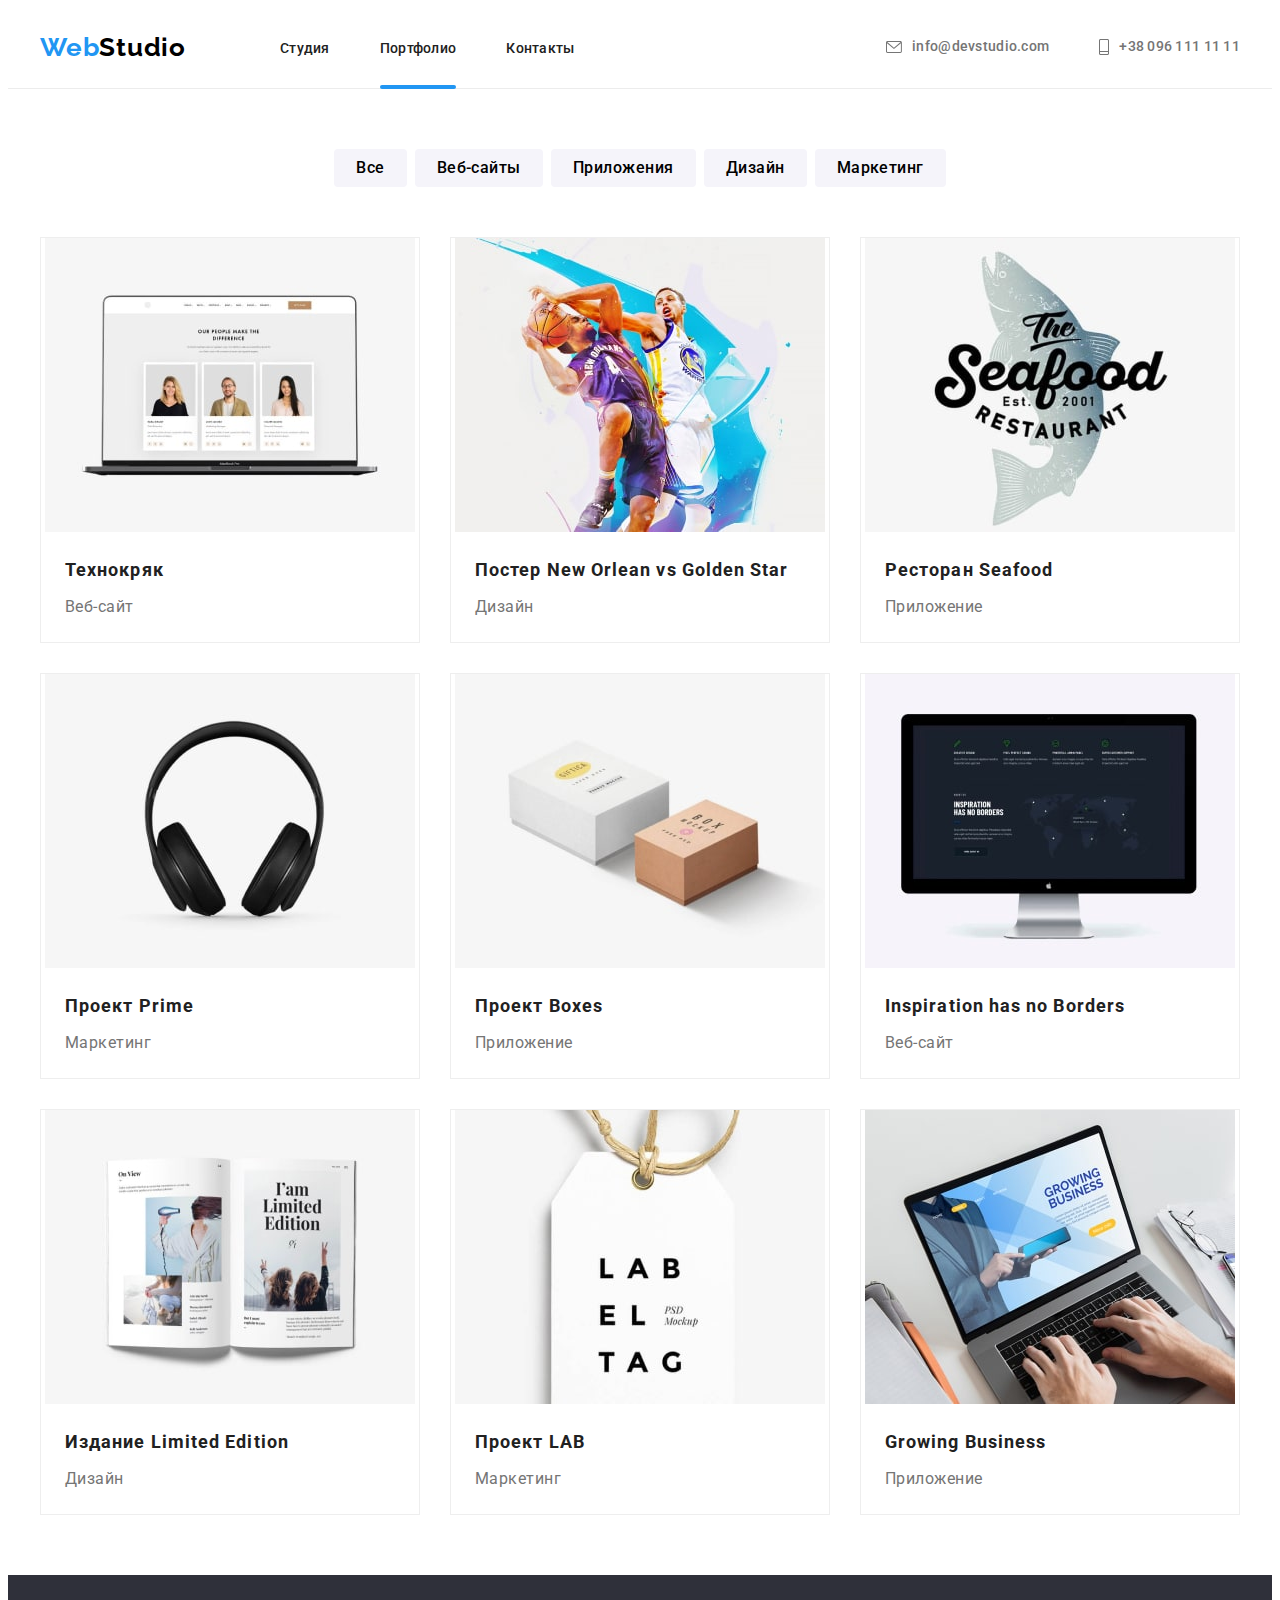
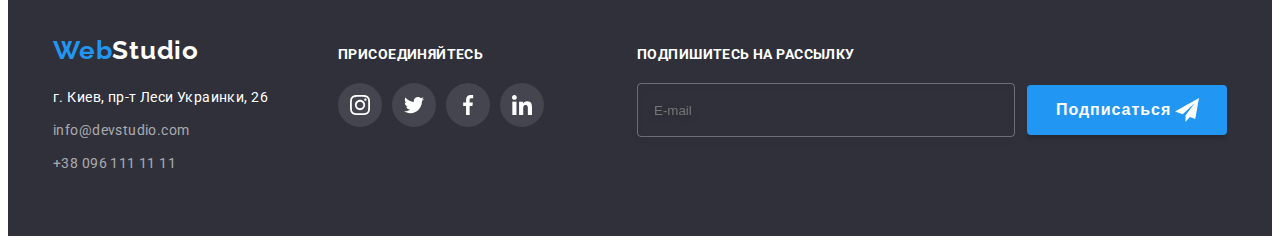
==== commit f232f5db: "2" ====
--- a/portfolio.html
+++ b/portfolio.html
@@ -22,7 +22,7 @@
   </head>
   <body>
     <!-- header -->
-    <!-- <header class="header">
+    <header class="header">
       <div class="container">
         <a href="/" class="logo logo__header link"
           ><span class="logo__primary">Web</span
@@ -62,7 +62,7 @@
           </li>
         </ul>
       </div>
-    </header> -->
+    </header>
     <main>
       <section class="portfolio">
         <div class="container filter">
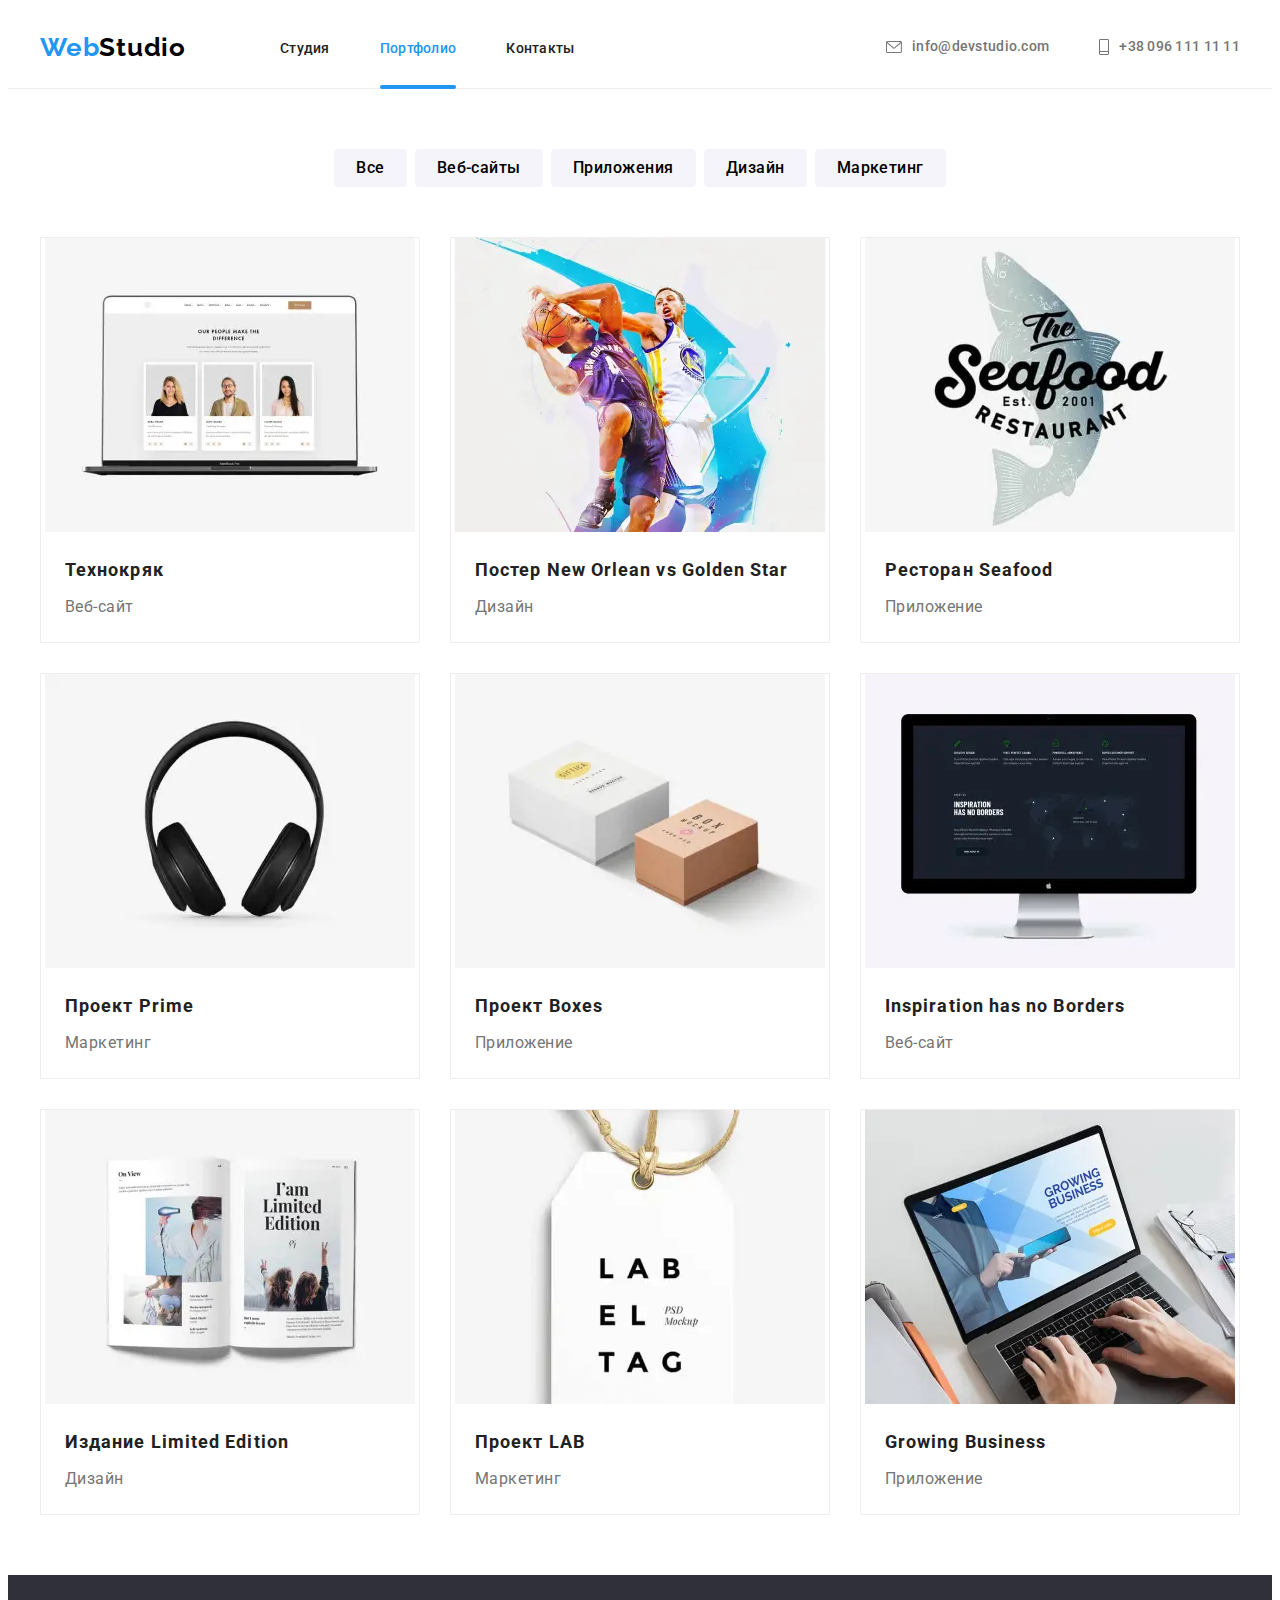
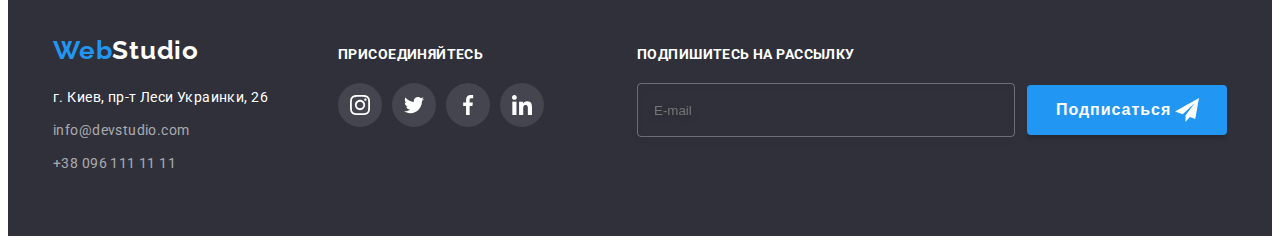
==== commit 79b6ae60: "images" ====
--- a/portfolio.html
+++ b/portfolio.html
@@ -34,15 +34,18 @@
               <a href="./index.html" class="menu-list__link link">Студия</a>
             </li>
             <li class="menu-list__item">
-              <a href="./portfolio.html" class="menu-list__link link current"
-                >Портфолио</a
-              >
+              <a href="./portfolio.html" class="menu-list__link link current">Портфолио</a>
             </li>
             <li class="menu-list__item">
               <a href="" class="menu-list__link link">Контакты</a>
             </li>
           </ul>
         </nav>
+        <button type="button" class="menu-open-btn">
+          <svg class="menu-open-btn__icon" width="40" height="40">
+            <use href="./images/icons.svg#icon-menu_40px"></use>
+          </svg>
+        </button>
         <ul class="contacts list">
           <li class="contacts__item">
             <a href="mailto:info@devstudio.com" class="contacts__link link">
@@ -62,6 +65,54 @@
           </li>
         </ul>
       </div>
+      <div class="mob-menu is-hidden">
+        <div class="container">
+          <div class="mob-menu-top">
+            <button type="button" class="menu-close-btn">
+              <svg class="menu-close-btn__icon" width="40" height="40">
+                <use href="./images/icons.svg#icon-close_40px"></use>
+              </svg>
+            </button>
+            <ul class="mob-menu-list list">
+              <li class="mob-menu-list__item">
+                <a href="./index.html" class="mob-menu-list__link link">Студия</a>
+              </li>
+              <li class="mob-menu-list__item">
+                <a href="./portfolio.html" class="mob-menu-list__link link current">Портфолио</a>
+              </li>
+              <li class="mob-menu-list__item">
+                <a href="" class="mob-menu-list__link link">Контакты</a>
+              </li>
+            </ul>
+          </div>
+          <div class="mob-menu-bottom">
+            <ul class="mob-contacts list">
+              <li class="mob-contacts__item">
+                <a href="tel:+380961111111" class="mob-contacts__tel link"> +38 096 111 11 11</a>
+              </li>
+              <li class="mob-contacts__item">
+                <a href="mailto:info@devstudio.com" class="mob-contacts__mail link">
+                  info@devstudio.com</a
+                >
+              </li>
+            </ul>
+            <ul class="mob-soc list">
+              <li class="mob-soc__item">
+                <a href="" class="mob-soc__link link">Instagram</a>
+              </li>
+              <li class="mob-soc__item">
+                <a href="" class="mob-soc__link link">Twitter</a>
+              </li>
+              <li class="mob-soc__item">
+                <a href="" class="mob-soc__link link">Facebook</a>
+              </li>
+              <li class="mob-soc__item">
+                <a href="" class="mob-soc__link link">LinkedIn</a>
+              </li>
+            </ul>
+          </div>
+        </div>
+      </div>
     </header>
     <main>
       <section class="portfolio">
@@ -89,16 +140,58 @@
           <ul class="project list">
             <li class="project-item">
               <div class="project-top-wrap">
-                <img
-                  src="./images/portfolio-project-1.jpg"
-                  alt="страница веб-сайта"
-                  width="370"
-                  height="294"
-                />
-                <p class="project-top-text">
-                  Ресурс предлагает комплексные предложения с разным уровнем функционала и
-                  сервисов. Все это позволит посетителю получить исчерпывающие сведения о
-                  компании или частном лице.
+                <picture>
+                  <source
+                    srcset="
+                      ./images/portfolio/portfolio1-desktop.webp    1x,
+                      ./images/portfolio/portfolio1-desktop@2x.webp 2x
+                    "
+                    media="(min-width: 1200px)"
+                    type="image/webp"
+                  />
+                  <source
+                    srcset="
+                      ./images/portfolio/portfolio1-desktop.jpg    1x,
+                      ./images/portfolio/portfolio1-desktop@2x.jpg 2x
+                    "
+                    media="(min-width: 1200px)"
+                  />
+                  <source
+                    srcset="
+                      ./images/portfolio/portfolio1-tablet.webp    1x,
+                      ./images/portfolio/portfolio1-tablet@2x.webp 2x
+                    "
+                    media="(min-width: 768px)"
+                    type="image/webp"
+                  />
+                  <source
+                    srcset="
+                      ./images/portfolio/portfolio1-tablet.jpg    1x,
+                      ./images/portfolio/portfolio1-tablet@2x.jpg 2x
+                    "
+                    media="(min-width: 768px)"
+                  />
+                  <source
+                    srcset="
+                      ./images/portfolio/potrfolio1-mob.webp    1x,
+                      ./images/portfolio/potrfolio1-mob@2x.webp 2x
+                    "
+                    media="(min-width: 480px)"
+                    type="image/webp"
+                  />
+                  <source
+                    srcset="
+                      ./images/portfolio/potrfolio1-mob.jpg    1x,
+                      ./images/portfolio/potrfolio1-mob@2x.jpg 2x
+                    "
+                    media="(min-width: 480px)"
+                  />
+                  <img src="./images/portfolio/potrfolio1-mob.jpg" alt="страница веб-сайта" />
+                </picture>
+                <p class="project-top-text">
+                  Ресурс предлагает комплексные предложения с разным уровнем функционала и сервисов.
+                  Все это позволит посетителю получить исчерпывающие сведения о компании или частном
+                  лице.
                 </p>
               </div>
               <div class="project-aside">
@@ -108,16 +201,58 @@
             </li>
             <li class="project-item">
               <div class="project-top-wrap">
-                <img
-                  src="./images/portfolio-project-2.jpg"
-                  alt="игра в баскетбол"
-                  width="370"
-                  height="294"
-                />
-                <p class="project-top-text">
-                  Ресурс предлагает комплексные предложения с разным уровнем функционала и
-                  сервисов. Все это позволит посетителю получить исчерпывающие сведения о
-                  компании или частном лице.
+                <picture>
+                  <source
+                    srcset="
+                      ./images/portfolio/portfolio2-desktop.webp    1x,
+                      ./images/portfolio/portfolio2-desktop@2x.webp 2x
+                    "
+                    media="(min-width: 1200px)"
+                    type="image/webp"
+                  />
+                  <source
+                    srcset="
+                      ./images/portfolio/portfolio2-desktop.jpg    1x,
+                      ./images/portfolio/portfolio2-desktop@2x.jpg 2x
+                    "
+                    media="(min-width: 1200px)"
+                  />
+                  <source
+                    srcset="
+                      ./images/portfolio/portfolio2-tablet.webp    1x,
+                      ./images/portfolio/portfolio2-tablet@2x.webp 2x
+                    "
+                    media="(min-width: 768px)"
+                    type="image/webp"
+                  />
+                  <source
+                    srcset="
+                      ./images/portfolio/portfolio2-tablet.jpg    1x,
+                      ./images/portfolio/portfolio2-tablet@2x.jpg 2x
+                    "
+                    media="(min-width: 768px)"
+                  />
+                  <source
+                    srcset="
+                      ./images/portfolio/potrfolio2-mob.webp    1x,
+                      ./images/portfolio/potrfolio2-mob@2x.webp 2x
+                    "
+                    media="(min-width: 480px)"
+                    type="image/webp"
+                  />
+                  <source
+                    srcset="
+                      ./images/portfolio/potrfolio2-mob.jpg    1x,
+                      ./images/portfolio/potrfolio2-mob@2x.jpg 2x
+                    "
+                    media="(min-width: 480px)"
+                  />
+                  <img src="./images/portfolio/potrfolio2-mob.jpg" alt="игра в баскетбол" />
+                </picture>
+                <p class="project-top-text">
+                  Ресурс предлагает комплексные предложения с разным уровнем функционала и сервисов.
+                  Все это позволит посетителю получить исчерпывающие сведения о компании или частном
+                  лице.
                 </p>
               </div>
               <div class="project-aside">
@@ -127,16 +262,58 @@
             </li>
             <li class="project-item">
               <div class="project-top-wrap">
-                <img
-                  src="./images/portfolio-project-3.jpg"
-                  alt="логотоип ресторана"
-                  width="370"
-                  height="294"
-                />
-                <p class="project-top-text">
-                  Ресурс предлагает комплексные предложения с разным уровнем функционала и
-                  сервисов. Все это позволит посетителю получить исчерпывающие сведения о
-                  компании или частном лице.
+                <picture>
+                  <source
+                    srcset="
+                      ./images/portfolio/portfolio3-desktop.webp    1x,
+                      ./images/portfolio/portfolio3-desktop@2x.webp 2x
+                    "
+                    media="(min-width: 1200px)"
+                    type="image/webp"
+                  />
+                  <source
+                    srcset="
+                      ./images/portfolio/portfolio3-desktop.jpg    1x,
+                      ./images/portfolio/portfolio3-desktop@2x.jpg 2x
+                    "
+                    media="(min-width: 1200px)"
+                  />
+                  <source
+                    srcset="
+                      ./images/portfolio/portfolio3-tablet.webp    1x,
+                      ./images/portfolio/portfolio3-tablet@2x.webp 2x
+                    "
+                    media="(min-width: 768px)"
+                    type="image/webp"
+                  />
+                  <source
+                    srcset="
+                      ./images/portfolio/portfolio3-tablet.jpg    1x,
+                      ./images/portfolio/portfolio3-tablet@2x.jpg 2x
+                    "
+                    media="(min-width: 768px)"
+                  />
+                  <source
+                    srcset="
+                      ./images/portfolio/potrfolio3-mob.webp    1x,
+                      ./images/portfolio/potrfolio3-mob@2x.webp 2x
+                    "
+                    media="(min-width: 480px)"
+                    type="image/webp"
+                  />
+                  <source
+                    srcset="
+                      ./images/portfolio/potrfolio3-mob.jpg    1x,
+                      ./images/portfolio/potrfolio3-mob@2x.jpg 2x
+                    "
+                    media="(min-width: 480px)"
+                  />
+                  <img src="./images/portfolio/potrfolio3-mob.jpg" alt="логотоип ресторана" />
+                </picture>
+                <p class="project-top-text">
+                  Ресурс предлагает комплексные предложения с разным уровнем функционала и сервисов.
+                  Все это позволит посетителю получить исчерпывающие сведения о компании или частном
+                  лице.
                 </p>
               </div>
               <div class="project-aside">
@@ -146,16 +323,58 @@
             </li>
             <li class="project-item">
               <div class="project-top-wrap">
-                <img
-                  src="./images/portfolio-project-4.jpg"
-                  alt="наушники"
-                  width="370"
-                  height="294"
-                />
-                <p class="project-top-text">
-                  Ресурс предлагает комплексные предложения с разным уровнем функционала и
-                  сервисов. Все это позволит посетителю получить исчерпывающие сведения о
-                  компании или частном лице.
+                <picture>
+                  <source
+                    srcset="
+                      ./images/portfolio/portfolio4-desktop.webp    1x,
+                      ./images/portfolio/portfolio4-desktop@2x.webp 2x
+                    "
+                    media="(min-width: 1200px)"
+                    type="image/webp"
+                  />
+                  <source
+                    srcset="
+                      ./images/portfolio/portfolio4-desktop.jpg    1x,
+                      ./images/portfolio/portfolio4-desktop@2x.jpg 2x
+                    "
+                    media="(min-width: 1200px)"
+                  />
+                  <source
+                    srcset="
+                      ./images/portfolio/portfolio4-tablet.webp    1x,
+                      ./images/portfolio/portfolio4-tablet@2x.webp 2x
+                    "
+                    media="(min-width: 768px)"
+                    type="image/webp"
+                  />
+                  <source
+                    srcset="
+                      ./images/portfolio/portfolio4-tablet.jpg    1x,
+                      ./images/portfolio/portfolio4-tablet@2x.jpg 2x
+                    "
+                    media="(min-width: 768px)"
+                  />
+                  <source
+                    srcset="
+                      ./images/portfolio/potrfolio4-mob.webp    1x,
+                      ./images/portfolio/potrfolio4-mob@2x.webp 2x
+                    "
+                    media="(min-width: 480px)"
+                    type="image/webp"
+                  />
+                  <source
+                    srcset="
+                      ./images/portfolio/potrfolio4-mob.jpg    1x,
+                      ./images/portfolio/potrfolio4-mob@2x.jpg 2x
+                    "
+                    media="(min-width: 480px)"
+                  />
+                  <img src="./images/portfolio/potrfolio4-mob.jpg" alt="наушники" />
+                </picture>
+                <p class="project-top-text">
+                  Ресурс предлагает комплексные предложения с разным уровнем функционала и сервисов.
+                  Все это позволит посетителю получить исчерпывающие сведения о компании или частном
+                  лице.
                 </p>
               </div>
               <div class="project-aside">
@@ -165,16 +384,58 @@
             </li>
             <li class="project-item">
               <div class="project-top-wrap">
-                <img
-                  src="./images/portfolio-project-5.jpg"
-                  alt="картонные коробки"
-                  width="370"
-                  height="294"
-                />
-                <p class="project-top-text">
-                  Ресурс предлагает комплексные предложения с разным уровнем функционала и
-                  сервисов. Все это позволит посетителю получить исчерпывающие сведения о
-                  компании или частном лице.
+                <picture>
+                  <source
+                    srcset="
+                      ./images/portfolio/portfolio5-desktop.webp    1x,
+                      ./images/portfolio/portfolio5-desktop@2x.webp 2x
+                    "
+                    media="(min-width: 1200px)"
+                    type="image/webp"
+                  />
+                  <source
+                    srcset="
+                      ./images/portfolio/portfolio5-desktop.jpg    1x,
+                      ./images/portfolio/portfolio5-desktop@2x.jpg 2x
+                    "
+                    media="(min-width: 1200px)"
+                  />
+                  <source
+                    srcset="
+                      ./images/portfolio/portfolio5-tablet.webp    1x,
+                      ./images/portfolio/portfolio5-tablet@2x.webp 2x
+                    "
+                    media="(min-width: 768px)"
+                    type="image/webp"
+                  />
+                  <source
+                    srcset="
+                      ./images/portfolio/portfolio5-tablet.jpg    1x,
+                      ./images/portfolio/portfolio5-tablet@2x.jpg 2x
+                    "
+                    media="(min-width: 768px)"
+                  />
+                  <source
+                    srcset="
+                      ./images/portfolio/potrfolio5-mob.webp    1x,
+                      ./images/portfolio/potrfolio5-mob@2x.webp 2x
+                    "
+                    media="(min-width: 480px)"
+                    type="image/webp"
+                  />
+                  <source
+                    srcset="
+                      ./images/portfolio/potrfolio5-mob.jpg    1x,
+                      ./images/portfolio/potrfolio5-mob@2x.jpg 2x
+                    "
+                    media="(min-width: 480px)"
+                  />
+                  <img src="./images/portfolio/potrfolio5-mob.jpg" alt="картонные коробки" />
+                </picture>
+                <p class="project-top-text">
+                  Ресурс предлагает комплексные предложения с разным уровнем функционала и сервисов.
+                  Все это позволит посетителю получить исчерпывающие сведения о компании или частном
+                  лице.
                 </p>
               </div>
               <div class="project-aside">
@@ -184,16 +445,58 @@
             </li>
             <li class="project-item">
               <div class="project-top-wrap">
-                <img
-                  src="./images/portfolio-project-6.jpg"
-                  alt="страница веб-сайта"
-                  width="370"
-                  height="294"
-                />
-                <p class="project-top-text">
-                  Ресурс предлагает комплексные предложения с разным уровнем функционала и
-                  сервисов. Все это позволит посетителю получить исчерпывающие сведения о
-                  компании или частном лице.
+                <picture>
+                  <source
+                    srcset="
+                      ./images/portfolio/portfolio6-desktop.webp    1x,
+                      ./images/portfolio/portfolio6-desktop@2x.webp 2x
+                    "
+                    media="(min-width: 1200px)"
+                    type="image/webp"
+                  />
+                  <source
+                    srcset="
+                      ./images/portfolio/portfolio6-desktop.jpg    1x,
+                      ./images/portfolio/portfolio6-desktop@2x.jpg 2x
+                    "
+                    media="(min-width: 1200px)"
+                  />
+                  <source
+                    srcset="
+                      ./images/portfolio/portfolio6-tablet.webp    1x,
+                      ./images/portfolio/portfolio6-tablet@2x.webp 2x
+                    "
+                    media="(min-width: 768px)"
+                    type="image/webp"
+                  />
+                  <source
+                    srcset="
+                      ./images/portfolio/portfolio6-tablet.jpg    1x,
+                      ./images/portfolio/portfolio6-tablet@2x.jpg 2x
+                    "
+                    media="(min-width: 768px)"
+                  />
+                  <source
+                    srcset="
+                      ./images/portfolio/potrfolio6-mob.webp    1x,
+                      ./images/portfolio/potrfolio6-mob@2x.webp 2x
+                    "
+                    media="(min-width: 480px)"
+                    type="image/webp"
+                  />
+                  <source
+                    srcset="
+                      ./images/portfolio/potrfolio6-mob.jpg    1x,
+                      ./images/portfolio/potrfolio6-mob@2x.jpg 2x
+                    "
+                    media="(min-width: 480px)"
+                  />
+                  <img src="./images/portfolio/potrfolio6-mob.jpg" alt="страница веб-сайта" />
+                </picture>
+                <p class="project-top-text">
+                  Ресурс предлагает комплексные предложения с разным уровнем функционала и сервисов.
+                  Все это позволит посетителю получить исчерпывающие сведения о компании или частном
+                  лице.
                 </p>
               </div>
               <div class="project-aside">
@@ -203,16 +506,58 @@
             </li>
             <li class="project-item">
               <div class="project-top-wrap">
-                <img
-                  src="./images/portfolio-project-7.jpg"
-                  alt="страницы журнала"
-                  width="370"
-                  height="294"
-                />
-                <p class="project-top-text">
-                  Ресурс предлагает комплексные предложения с разным уровнем функционала и
-                  сервисов. Все это позволит посетителю получить исчерпывающие сведения о
-                  компании или частном лице.
+                <picture>
+                  <source
+                    srcset="
+                      ./images/portfolio/portfolio7-desktop.webp    1x,
+                      ./images/portfolio/portfolio7-desktop@2x.webp 2x
+                    "
+                    media="(min-width: 1200px)"
+                    type="image/webp"
+                  />
+                  <source
+                    srcset="
+                      ./images/portfolio/portfolio7-desktop.jpg    1x,
+                      ./images/portfolio/portfolio7-desktop@2x.jpg 2x
+                    "
+                    media="(min-width: 1200px)"
+                  />
+                  <source
+                    srcset="
+                      ./images/portfolio/portfolio7-tablet.webp    1x,
+                      ./images/portfolio/portfolio7-tablet@2x.webp 2x
+                    "
+                    media="(min-width: 768px)"
+                    type="image/webp"
+                  />
+                  <source
+                    srcset="
+                      ./images/portfolio/portfolio7-tablet.jpg    1x,
+                      ./images/portfolio/portfolio7-tablet@2x.jpg 2x
+                    "
+                    media="(min-width: 768px)"
+                  />
+                  <source
+                    srcset="
+                      ./images/portfolio/potrfolio7-mob.webp    1x,
+                      ./images/portfolio/potrfolio7-mob@2x.webp 2x
+                    "
+                    media="(min-width: 480px)"
+                    type="image/webp"
+                  />
+                  <source
+                    srcset="
+                      ./images/portfolio/potrfolio7-mob.jpg    1x,
+                      ./images/portfolio/potrfolio7-mob@2x.jpg 2x
+                    "
+                    media="(min-width: 480px)"
+                  />
+                  <img src="./images/portfolio/potrfolio7-mob.jpg" alt="страницы журнала" />
+                </picture>
+                <p class="project-top-text">
+                  Ресурс предлагает комплексные предложения с разным уровнем функционала и сервисов.
+                  Все это позволит посетителю получить исчерпывающие сведения о компании или частном
+                  лице.
                 </p>
               </div>
               <div class="project-aside">
@@ -222,16 +567,58 @@
             </li>
             <li class="project-item">
               <div class="project-top-wrap">
-                <img
-                  src="./images/portfolio-project-8.jpg"
-                  alt="рекламная листовка"
-                  width="370"
-                  height="294"
-                />
-                <p class="project-top-text">
-                  Ресурс предлагает комплексные предложения с разным уровнем функционала и
-                  сервисов. Все это позволит посетителю получить исчерпывающие сведения о
-                  компании или частном лице.
+                <picture>
+                  <source
+                    srcset="
+                      ./images/portfolio/portfolio8-desktop.webp    1x,
+                      ./images/portfolio/portfolio8-desktop@2x.webp 2x
+                    "
+                    media="(min-width: 1200px)"
+                    type="image/webp"
+                  />
+                  <source
+                    srcset="
+                      ./images/portfolio/portfolio8-desktop.jpg    1x,
+                      ./images/portfolio/portfolio8-desktop@2x.jpg 2x
+                    "
+                    media="(min-width: 1200px)"
+                  />
+                  <source
+                    srcset="
+                      ./images/portfolio/portfolio8-tablet.webp    1x,
+                      ./images/portfolio/portfolio8-tablet@2x.webp 2x
+                    "
+                    media="(min-width: 768px)"
+                    type="image/webp"
+                  />
+                  <source
+                    srcset="
+                      ./images/portfolio/portfolio8-tablet.jpg    1x,
+                      ./images/portfolio/portfolio8-tablet@2x.jpg 2x
+                    "
+                    media="(min-width: 768px)"
+                  />
+                  <source
+                    srcset="
+                      ./images/portfolio/potrfolio8-mob.webp    1x,
+                      ./images/portfolio/potrfolio8-mob@2x.webp 2x
+                    "
+                    media="(min-width: 480px)"
+                    type="image/webp"
+                  />
+                  <source
+                    srcset="
+                      ./images/portfolio/potrfolio8-mob.jpg    1x,
+                      ./images/portfolio/potrfolio8-mob@2x.jpg 2x
+                    "
+                    media="(min-width: 480px)"
+                  />
+                  <img src="./images/portfolio/potrfolio8-mob.jpg" alt="рекламная листовка" />
+                </picture>
+                <p class="project-top-text">
+                  Ресурс предлагает комплексные предложения с разным уровнем функционала и сервисов.
+                  Все это позволит посетителю получить исчерпывающие сведения о компании или частном
+                  лице.
                 </p>
               </div>
               <div class="project-aside">
@@ -241,16 +628,58 @@
             </li>
             <li class="project-item">
               <div class="project-top-wrap">
-                <img
-                  src="./images/portfolio-project-9.jpg"
-                  alt="компьютерная программа"
-                  width="370"
-                  height="294"
-                />
-                <p class="project-top-text">
-                  Ресурс предлагает комплексные предложения с разным уровнем функционала и
-                  сервисов. Все это позволит посетителю получить исчерпывающие сведения о
-                  компании или частном лице.
+                <picture>
+                  <source
+                    srcset="
+                      ./images/portfolio/portfolio9-desktop.webp    1x,
+                      ./images/portfolio/portfolio9-desktop@2x.webp 2x
+                    "
+                    media="(min-width: 1200px)"
+                    type="image/webp"
+                  />
+                  <source
+                    srcset="
+                      ./images/portfolio/portfolio9-desktop.jpg    1x,
+                      ./images/portfolio/portfolio9-desktop@2x.jpg 2x
+                    "
+                    media="(min-width: 1200px)"
+                  />
+                  <source
+                    srcset="
+                      ./images/portfolio/portfolio9-tablet.webp    1x,
+                      ./images/portfolio/portfolio9-tablet@2x.webp 2x
+                    "
+                    media="(min-width: 768px)"
+                    type="image/webp"
+                  />
+                  <source
+                    srcset="
+                      ./images/portfolio/portfolio9-tablet.jpg    1x,
+                      ./images/portfolio/portfolio9-tablet@2x.jpg 2x
+                    "
+                    media="(min-width: 768px)"
+                  />
+                  <source
+                    srcset="
+                      ./images/portfolio/potrfolio9-mob.webp    1x,
+                      ./images/portfolio/potrfolio9-mob@2x.webp 2x
+                    "
+                    media="(min-width: 480px)"
+                    type="image/webp"
+                  />
+                  <source
+                    srcset="
+                      ./images/portfolio/potrfolio9-mob.jpg    1x,
+                      ./images/portfolio/potrfolio9-mob@2x.jpg 2x
+                    "
+                    media="(min-width: 480px)"
+                  />
+                  <img src="./images/portfolio/potrfolio9-mob.jpg" alt="компьютерная программа" />
+                </picture>
+                <p class="project-top-text">
+                  Ресурс предлагает комплексные предложения с разным уровнем функционала и сервисов.
+                  Все это позволит посетителю получить исчерпывающие сведения о компании или частном
+                  лице.
                 </p>
               </div>
               <div class="project-aside">
@@ -287,9 +716,7 @@
                 >
               </li>
               <li class="address__item">
-                <a href="tel:+380961111111" class="address__connection link"
-                  >+38 096 111 11 11</a
-                >
+                <a href="tel:+380961111111" class="address__connection link">+38 096 111 11 11</a>
               </li>
             </ul>
           </address>
@@ -347,5 +774,6 @@
         </div>
       </div>
     </footer>
+    <script src="./js/menu.js"></script>
   </body>
 </html>
--- a/css/main.min.css
+++ b/css/main.min.css
@@ -1 +1 @@
-body{font-family:var(--main-font);color:var(--font-color)}h1,h2,h3,h4,h5,h6,p{margin-top:0;margin-bottom:0}ul,ol{margin-top:0;margin-bottom:0;padding-left:0;padding-right:0}.link{text-decoration:none}.list{list-style:none}img{display:block;max-width:100%;height:auto;margin:0 auto}.container{width:100%;padding-left:15px;padding-right:15px;margin:0 auto}@media screen and (min-width: 480px){.container{max-width:480px}}@media screen and (min-width: 768px){.container{max-width:768px}}@media screen and (min-width: 1200px){.container{max-width:1200px}}.section{padding-top:60px;padding-bottom:60px}@media screen and (min-width: 1200px){.section{padding-top:94px;padding-bottom:94px}}.section-title{font-size:28px;line-height:1.17;letter-spacing:.03em;margin-bottom:30px;text-align:center}@media screen and (min-width: 1200px){.section-title{font-size:36px;margin-bottom:50px}}.logo{font-family:var(--secondary-font);font-weight:700;font-size:24px;line-height:1.16;letter-spacing:.03em}@media screen and (min-width: 1200px){.logo{font-size:26px;line-height:1.19}}.logo__header{margin-right:94px}.logo__primary{color:var(--accent-color)}.logo__secondary-header{color:var(--header-logo-secondary-color)}.logo__secondary-footer{color:var(--footor-logo-secondary-color)}.current{color:var(--accent-color);position:relative}.current::after{display:block;content:"";width:100%;height:4px;border-radius:2px;background-color:var(--accent-color);position:absolute;bottom:-1px}.header{background-color:var(--header-background-color);padding-top:24px;padding-bottom:25px;border-bottom:1px solid #ececec}.header .container{display:flex;align-items:center}.header .list{display:flex;margin-left:auto}.menu-list{display:flex}.menu-list__item:not(:last-child){margin-right:50px}.menu-list__link{font-weight:500;font-size:14px;line-height:1.14;letter-spacing:.02em;color:var(--font-color);transition:color var(--transition-duration) var(--transition-timing-function);padding-bottom:32px;padding-top:32px}.menu-list__link:hover,.menu-list__link:focus{color:var(--accent-color)}.hero{background-color:var(--hero-background-color);padding-top:118px;padding-bottom:118px}@media screen and (min-width: 1200px){.hero{padding-top:200px;padding-bottom:200px}}.hero__title{font-weight:900;font-size:26px;line-height:1.62;letter-spacing:.06em;color:var(--hero-text);text-transform:uppercase;text-align:center;margin:0 auto 30px auto;max-width:360px}@media screen and (min-width: 1200px){.hero__title{font-size:44px;line-height:1.36;max-width:696px}}.hero__but{font-family:inherit;font-weight:700;font-size:16px;line-height:1.88;letter-spacing:.06em;color:var(--hero-text);background-color:var(--accent-color);padding:10px 32px;border-radius:4px;border:0;display:block;margin:0 auto;transition:background-color var(--transition-duration) var(--transition-timing-function)}.hero__but:hover,.hero__but:focus{background-color:var(--hero-but-background-color);cursor:pointer}.modal{position:absolute;width:450px;height:609px;background:var(--modal-background-color);box-shadow:0px 1px 3px rgba(0,0,0,.12),0px 1px 1px rgba(0,0,0,.14),0px 2px 1px rgba(0,0,0,.2);border-radius:4px;padding:40px;top:50%;left:50%;transform:translate(-50%, -50%) scale(1);transition:transform var(--transition-duration) var(--transition-timing-function),visibility var(--transition-duration) var(--transition-timing-function)}@media screen and (min-width: 1200px){.modal{width:528px;height:581px}}.modal-close-but{position:absolute;top:8px;right:8px;width:30px;height:30px;border-radius:50%;background-color:rgba(0,0,0,0);border:1px solid rgba(0,0,0,.1);box-sizing:border-box;cursor:pointer;display:flex;align-items:center}.modal-close-icon{fill:var(--header-logo-secondary-color);transition:fill var(--transition-duration) var(--transition-timing-function)}.modal-close-but:hover .modal-close-icon,.modal-close-but:focus .modal-close-icon{fill:var(--accent-color)}.modal-title{font-style:normal;font-weight:700;font-size:20px;line-height:1.15;text-align:center;letter-spacing:.03em;color:var(--font-color);margin-bottom:12px}.modal-field{margin-bottom:10px}.modal-label{margin-bottom:10px;font-weight:400;font-size:12px;line-height:1.17;letter-spacing:.01em;color:var(--secondary-font-color);display:block;margin-bottom:4px}.modal-input-wrap{position:relative}.modal-input{width:100%;height:40px;padding-left:42px;border:1px solid rgba(33,33,33,.2);border-radius:4px;outline:none;transition:border-color var(--transition-duration) var(--transition-timing-function)}.modal-input:focus{border-color:var(--accent-color)}.modal-input-icon{position:absolute;left:12px;top:50%;transform:translateY(-50%);fill:var(--icon-modal-color);transition:fill var(--transition-duration) var(--transition-timing-function)}.modal-input:focus+.modal-input-icon{fill:var(--accent-color)}.is-hidden{opacity:0;pointer-events:none;visibility:hidden}.textarea{margin-bottom:20px}.textarea__text{resize:none;width:100%;height:120px;padding:12px 16px;border:1px solid rgba(33,33,33,.2);border-radius:4px;outline:none;transition:border-color var(--transition-duration) var(--transition-timing-function)}.textarea__text:focus{border-color:var(--accent-color)}.visually-hidden{display:none}.modal-checkbox{margin-bottom:30px}.modal-checkbox__text{font-weight:400;font-size:12px;line-height:1.17;letter-spacing:.03em;color:var(--secondary-font-color);display:flex;align-items:center;justify-content:center}@media screen and (min-width: 1200px){.modal-checkbox__text{font-size:14px;line-height:1.71}}.modal-checkbox__link{color:var(--accent-color)}.modal-checkbox__text::before{content:"";width:16px;height:15px;border:2px solid #000;border-radius:3px;margin-right:5px}.modal-checkbox .modal-checkbox__check:checked+.modal-checkbox__text::before{background-color:var(--accent-color);border:none;background-image:url(../images/icon-check.svg);background-repeat:no-repeat;background-position:center}.modal-but{font-weight:700;font-size:16px;line-height:1.88;letter-spacing:.06em;color:var(--hero-text);background-color:var(--accent-color);padding:10px 55px;border-radius:4px;border:0;display:block;margin:0 auto;transition:background-color var(--transition-duration) var(--transition-timing-function)}.modal-but:hover,.modal-but:focus{background-color:var(--hero-but-background-color);cursor:pointer}.skills__list{margin-bottom:-30px}@media screen and (min-width: 768px){.skills__list{display:flex;flex-wrap:wrap;margin-right:-30px}}.skills__item{margin-bottom:30px}@media screen and (min-width: 768px){.skills__item{width:calc(50% - 30px);margin-right:30px}}@media screen and (min-width: 1200px){.skills__item{width:calc(25% - 30px)}}.skills__logo{display:flex;align-items:center;justify-content:center;max-width:450px;height:120px;margin-bottom:30px;background:var(--specialist-section-background-color);border-radius:4px}.skills__subtitle{font-weight:700;font-size:14px;line-height:1.14;letter-spacing:.03em;text-align:center;text-transform:uppercase;margin-bottom:10px}@media screen and (min-width: 768px){.skills__subtitle{text-align:left}}.skills__text{font-size:14px;line-height:1.71;letter-spacing:.03em;color:var(--secondary-font-color)}.products{display:none;padding-top:var(--typical-padding);padding-bottom:var(--typical-padding)}@media screen and (min-width: 1200px){.products{display:block;padding-bottom:94px}}.products__list{display:flex;margin-left:-30px}.products__item{flex-basis:calc(33.3333333333% - 30px);margin-left:30px}.products__box{position:relative}.products__label{width:370px;height:70px;padding-top:27px;padding-bottom:27px;background:rgba(47,48,58,.8);display:block;position:absolute;bottom:0;font-weight:700;font-size:14px;line-height:1.14;text-align:center;letter-spacing:.03em;text-transform:uppercase;color:var(--hero-text)}.specialist{background-color:var(--specialist-section-background-color)}.specialist__list{margin-bottom:-30px}@media screen and (min-width: 768px){.specialist__list{display:flex;flex-wrap:wrap;margin-right:-30px}}.specialist__item{background-color:var(--specialist-item-background-color);box-shadow:0px 1px 3px rgba(0,0,0,.12),0px 1px 1px rgba(0,0,0,.14),0px 2px 1px rgba(0,0,0,.2);border-radius:0px 0px 4px 4px;margin-bottom:30px}@media screen and (min-width: 768px){.specialist__item{width:calc(50% - 30px);margin-right:30px}}@media screen and (min-width: 1200px){.specialist__item{width:calc(25% - 30px)}}.specialist__card{padding-top:30px;padding-bottom:30px}.specialist__name{font-weight:500;font-size:16px;line-height:1.19;letter-spacing:.03em;text-align:center;margin-bottom:10px}.specialist__profession{font-size:16px;line-height:1.19;letter-spacing:.03em;color:var(--secondary-font-color);text-align:center;margin-bottom:16px}.social-list{display:flex;justify-content:center}.social-list__item+.social-list__item{margin-left:10px}.social-list__link{width:44px;height:44px;border-radius:50%;display:flex;justify-content:center;align-items:center;transition:background-color var(--transition-duration) var(--transition-timing-function)}.social-list__link:hover,.social-list__link:focus{background-color:var(--accent-color)}.social-list__icon{fill:var(--icon-color);transition:fill var(--transition-duration) var(--transition-timing-function)}.social-list__link:hover .social-list__icon,.social-list__link:focus .social-list__icon{fill:#fff}.client__list{margin-bottom:-30px;margin-right:-30px;display:flex;flex-wrap:wrap}.client__item{margin-bottom:30px;margin-right:30px;width:calc(50% - 30px)}@media screen and (min-width: 768px){.client__item{width:calc(33.3333333333% - 30px)}}@media screen and (min-width: 1200px){.client__item{width:calc(16.6666666667% - 30px)}}.client__link{display:flex;justify-content:center;align-items:center;width:100%;height:auto;border:1px solid var(--icon-color);box-sizing:border-box;border-radius:4px;transition:border var(--transition-duration) var(--transition-timing-function)}.client__link:hover,.client__link:focus{border:1px solid var(--accent-color)}.client__icon{width:106px;height:60px;fill:var(--icon-color);transition:fill var(--transition-duration) var(--transition-timing-function)}.client__link:hover .client__icon,.client__link:focus .client__icon{fill:var(--accent-color)}.footer{background-color:var(--footer-background-color);padding-top:60px;padding-bottom:60px}.footer__container{display:flex;flex-direction:column;align-items:center;margin:0 auto}@media screen and (min-width: 768px){.footer__container{flex-direction:row;flex-wrap:wrap;justify-content:center;align-items:baseline}}.footer__address{text-align:center}@media screen and (min-width: 768px){.footer__address{margin-right:165px}}@media screen and (min-width: 1200px){.footer__address{margin-right:0;text-align:left}}.footer-soc{padding-top:60px;padding-bottom:60px;width:206px}@media screen and (min-width: 768px){.footer-soc{padding:0}}@media screen and (min-width: 1200px){.footer-soc{margin-left:70px;margin-right:93px}}.footer-soc__title{font-size:14px;line-height:1.14;letter-spacing:.03em;text-align:center;text-transform:uppercase;margin-bottom:20px;color:var(--footer-map-color)}@media screen and (min-width: 1200px){.footer-soc__title{text-align:left}}.footer-soc__list{display:flex;justify-content:space-between}.footer-soc__item:not(:last-child){margin-right:10px}.footer-soc__link{width:44px;height:44px;border-radius:50%;display:flex;justify-content:center;align-items:center;background:rgba(255,255,255,.1);transition:background-color var(--transition-duration) var(--transition-timing-function)}.footer-soc__link:focus,.footer-soc__link:hover{background-color:var(--accent-color)}.footer-soc__icon{width:20px;height:20px;fill:#fff}.portfolio{padding-top:60px;padding-bottom:60px}.filter-list{display:flex;justify-content:center;flex-wrap:wrap;margin-top:-15px}.filter-item{margin-top:15px}.filter-item:not(:last-child){margin-right:8px}.filter-but{font-family:inherit;font-weight:500;font-size:16px;line-height:1.62;text-align:center;letter-spacing:.03em;background-color:var(--specialist-section-background-color);padding:6px 22px;display:block;border-radius:4px;border:0px;transition:color var(--transition-duration) var(--transition-timing-function),background-color var(--transition-duration) var(--transition-timing-function),box-shadow var(--transition-duration) var(--transition-timing-function)}.filter-but:hover,.filter-but:focus{color:var(--specialist-item-background-color);background-color:var(--accent-color);cursor:pointer;box-shadow:0px 3px 1px rgba(0,0,0,.1),0px 1px 2px rgba(0,0,0,.08),0px 2px 2px rgba(0,0,0,.12)}.project{margin-top:40px;margin-bottom:-30px}@media screen and (min-width: 768px){.project{display:flex;flex-wrap:wrap;margin-top:30px;margin-right:-30px}}@media screen and (min-width: 1200px){.project{margin-top:50px}}.project-item{background:var(--project-item-background-color);border:1px solid #eee;box-sizing:border-box;transition:box-shadow var(--transition-duration) var(--transition-timing-function);margin-bottom:30px}@media screen and (min-width: 768px){.project-item{width:calc(50% - 30px);margin-right:30px}}@media screen and (min-width: 1200px){.project-item{width:calc(33.3333333333% - 30px)}}.project-item:hover{box-shadow:0px 1px 1px rgba(0,0,0,.12),0px 4px 4px rgba(0,0,0,.06),1px 4px 6px rgba(0,0,0,.16)}.project-top-wrap{position:relative;overflow:hidden}.project-top-text{font-weight:400;font-size:18px;line-height:1.56;letter-spacing:.03em;color:var(--hero-text);background-color:rgba(33,150,243,.9);padding:63px 24px;position:absolute;top:0;height:100%;transform:translateY(100%);transition:transform var(--transition-duration) var(--transition-timing-function);overflow:auto}.project-item:hover .project-top-text{transform:translateY(0%)}.project-aside{padding:20px 24px}.project-title{font-weight:700;font-size:18px;line-height:2;letter-spacing:.06em;margin-bottom:4px}.project-text{font-weight:400;font-size:16px;line-height:1.88;letter-spacing:.03em;color:var(--secondary-font-color)}.address{max-width:232px;margin-top:20px}.address__list{font-style:normal;font-size:14px;line-height:1.71;letter-spacing:.03em}.address__item:not(:last-child){margin-bottom:8px}@media screen and (min-width: 1200px){.address__item:not(:last-child){margin-bottom:9px}}.address__map{color:var(--footer-map-color);transition:color var(--transition-duration) var(--transition-timing-function)}.address__map:hover,.address__map:focus{color:var(--accent-color)}.address__connection{color:var(--footer-tel-color);transition:color var(--transition-duration) var(--transition-timing-function)}.address__connection:hover,.address__connection:focus{color:var(--accent-color)}@media screen and (min-width: 768px){.subscription{margin-top:60px}}@media screen and (min-width: 1200px){.subscription{margin-top:0}}.subscription__title{font-weight:700;font-size:14px;line-height:1.14;letter-spacing:.03em;text-align:center;text-transform:uppercase;color:var(--hero-text);margin-bottom:20px}@media screen and (min-width: 1200px){.subscription__title{text-align:left}}.subscription__form{display:flex;flex-direction:column;align-items:center}@media screen and (min-width: 1200px){.subscription__form{flex-direction:row}}.subscription__email-input{width:75vw;height:50px;border:1px solid rgba(255,255,255,.3);filter:drop-shadow(0px 4px 4px rgba(0, 0, 0, 0.15));background-color:inherit;color:var(--hero-text);border-radius:4px;padding-left:16px;outline:none;transition:border-color var(--transition-duration) var(--transition-timing-function);margin-bottom:20px}@media screen and (min-width: 480px){.subscription__email-input{width:450px}}@media screen and (min-width: 1200px){.subscription__email-input{width:358px;margin-bottom:0;margin-right:12px}}.subscription__email-input:focus{border-color:var(--accent-color)}.subscription-wrap{position:relative;display:inline-block}.subscription__but{width:200px;height:50px;font-weight:700;font-size:16px;line-height:1.18;letter-spacing:.06em;color:var(--hero-text);background:var(--accent-color);box-shadow:0px 4px 4px rgba(0,0,0,.15);border-radius:4px;cursor:pointer;border:none;padding:10px 62px 10px 29px;transition:background-color var(--transition-duration) var(--transition-timing-function)}.subscription__but:hover,.subscription__but:focus{background-color:var(--hero-but-background-color)}.subscription__icon{fill:var(--hero-text);position:absolute;left:148px;top:13px}.contacts__item:not(:last-child){margin-right:50px}.contacts__link+.contacts__link{margin-left:50px}.contacts__link{font-weight:500;font-size:14px;line-height:1.14;letter-spacing:.02em;color:var(--secondary-font-color);display:flex;align-items:center;transition:color var(--transition-duration) var(--transition-timing-function)}.contacts__link:hover,.contacts__link:focus{color:var(--accent-color)}.contacts__mail-icon,.contacts__tel-icon{fill:var(--secondary-font-color);margin-right:10px;transition:fill var(--transition-duration) var(--transition-timing-function)}.contacts__link:hover .contacts__mail-icon,.contacts__link:focus .contacts__mail-icon,.contacts__link:hover .contacts__tel-icon,.contacts__link:focus .contacts__tel-icon{fill:var(--accent-color)}.backdrop{width:100%;height:100%;position:fixed;top:0;background-color:rgba(0,0,0,.2);transition:opacity var(--transition-duration) var(--transition-timing-function),visibility var(--transition-duration) var(--transition-timing-function)}.backdrop.is-hidden .modal{transform:scale(0.8)}:root{--main-font: "Roboto", Tahoma, sans-serif;--secondary-font: "Raleway", Tahoma, sans-serif;--accent-color: #2196f3;--font-color: #212121;--secondary-font-color: #757575;--hero-text: #ffffff;--hero-background-color: #c4c4c4;--hero-but-background-color: #188ce8;--header-background-color: #ffffff;--header-logo-secondary-color: #000000;--specialist-section-background-color: #f5f4fa;--specialist-item-background-color: #ffffff;--project-item-background-color: #ffffff;--footer-background-color: #2f303a;--footor-logo-secondary-color: #ffffff;--footer-map-color: #ffffff;--footer-tel-color: rgba(255, 255, 255, 0.6);--modal-background-color: #ffffff;--icon-color: #afb1b8;--icon-modal-color: #212121;--transition-duration: 250ms;--transition-timing-function: cubic-bezier(0.4, 0, 0.2, 1)}.visually-hidden:not(focus):not(active){width:1px;height:1px;margin:-1px;border:0;padding:0;white-space:nowrap;-webkit-clip-path:inset(100%);clip-path:inset(100%);clip:rect(0 0 0 0);overflow:hidden}/*# sourceMappingURL=main.min.css.map */+body{font-family:var(--main-font);color:var(--font-color)}h1,h2,h3,h4,h5,h6,p{margin-top:0;margin-bottom:0}ul,ol{margin-top:0;margin-bottom:0;padding-left:0;padding-right:0}.link{text-decoration:none}.list{list-style:none}img{display:block;max-width:100%;height:auto;margin:0 auto}.container{width:100%;padding-left:15px;padding-right:15px;margin:0 auto}@media screen and (min-width: 480px){.container{max-width:480px}}@media screen and (min-width: 768px){.container{max-width:768px}}@media screen and (min-width: 1200px){.container{max-width:1200px}}.section{padding-top:60px;padding-bottom:60px}@media screen and (min-width: 1200px){.section{padding-top:94px;padding-bottom:94px}}.section-title{font-size:28px;line-height:1.17;letter-spacing:.03em;margin-bottom:30px;text-align:center}@media screen and (min-width: 1200px){.section-title{font-size:36px;margin-bottom:50px}}.logo{font-family:var(--secondary-font);font-weight:700;font-size:24px;line-height:1.16;letter-spacing:.03em}@media screen and (min-width: 1200px){.logo{font-size:26px;line-height:1.19}}.logo__primary{color:var(--accent-color)}.logo__secondary-header{color:var(--header-logo-secondary-color)}.logo__secondary-footer{color:var(--footor-logo-secondary-color)}@media screen and (min-width: 768px){.logo__header{margin-right:88px}}@media screen and (min-width: 1200px){.logo__header{margin-right:94px}}.header{background-color:var(--header-background-color);padding-top:24px;padding-bottom:25px;border-bottom:1px solid #ececec}.header .container{display:flex;align-items:center;justify-content:space-between}@media screen and (max-width: 767px){.menu-open-btn{border:none;padding:0;background-color:rgba(0,0,0,0)}.menu-open-btn__icon{fill:var(--icon-modal-color);transition:fill var(--transition-duration) var(--transition-timing-function)}.menu-open-btn:hover .menu-open-btn__icon,.menu-open-btn:focus .menu-open-btn__icon{fill:var(--accent-color)}}@media screen and (min-width: 768px){.menu-open-btn{display:none}}.no-scroll{overflow:hidden}@media screen and (max-width: 767px){.navigation{display:none}}@media screen and (min-width: 768px){.menu-list{display:flex}.menu-list__item:not(:last-child){margin-right:50px}.menu-list__link{font-weight:500;font-size:14px;line-height:1.14;letter-spacing:.02em;color:var(--font-color);transition:color var(--transition-duration) var(--transition-timing-function);padding-bottom:37px;padding-top:32px}.menu-list__link:hover,.menu-list__link:focus{color:var(--accent-color)}.menu-list .current{color:var(--accent-color);position:relative}.menu-list .current::after{position:absolute;bottom:-1px;display:block;content:"";width:100%;height:4px;border-radius:2px;background-color:var(--accent-color)}}@media screen and (min-width: 1200px){.menu-list__link{padding-bottom:32px}}.hero{background-color:var(--hero-background-color);padding-top:118px;padding-bottom:118px;background-image:linear-gradient(rgba(47, 48, 58, 0.4), rgba(47, 48, 58, 0.4)),url(/images/hero/hero-mob.jpg);background-repeat:no-repeat;background-position:center;background-size:cover;margin:0 auto;max-width:480px;min-height:400px}.hero__title{font-weight:900;font-size:26px;line-height:1.62;letter-spacing:.06em;color:var(--hero-text);text-transform:uppercase;text-align:center;margin:0 auto 30px auto;max-width:360px}.hero__but{font-family:inherit;font-weight:700;font-size:16px;line-height:1.88;letter-spacing:.06em;color:var(--hero-text);background-color:var(--accent-color);padding:10px 32px;border-radius:4px;border:0;display:block;margin:0 auto;transition:background-color var(--transition-duration) var(--transition-timing-function)}.hero__but:hover,.hero__but:focus{background-color:var(--hero-but-background-color);cursor:pointer}@media(min-device-pixel-ratio: 2)and (max-width: 767px),(min-resolution: 192dpi)and (max-width: 767px),(min-resolution: 2dppx)and (max-width: 767px){.hero{background-image:linear-gradient(rgba(47, 48, 58, 0.4), rgba(47, 48, 58, 0.4)),url(../images/hero/hero-mob@2x.jpg)}}@media screen and (min-width: 768px){.hero{background-image:linear-gradient(rgba(47, 48, 58, 0.4), rgba(47, 48, 58, 0.4)),url(../images/hero/hero-tablet.jpg);max-width:768px}}@media(min-device-pixel-ratio: 2)and (min-width: 768px),(min-resolution: 192dpi)and (min-width: 768px),(min-resolution: 2dppx)and (min-width: 768px){.hero{background-image:linear-gradient(rgba(47, 48, 58, 0.4), rgba(47, 48, 58, 0.4)),url(../images/hero/hero-tablet@2x.jpg)}}@media screen and (min-width: 1200px){.hero{background-image:linear-gradient(rgba(47, 48, 58, 0.4), rgba(47, 48, 58, 0.4)),url(../images/hero/hero-desktop.jpg);max-width:1600px;min-height:600px;padding-top:200px;padding-bottom:200px}.hero__title{font-size:44px;line-height:1.36;max-width:696px}}@media(min-device-pixel-ratio: 2)and (min-width: 1200px),(min-resolution: 192dpi)and (min-width: 1200px),(min-resolution: 2dppx)and (min-width: 1200px){.hero{background-image:linear-gradient(rgba(47, 48, 58, 0.4), rgba(47, 48, 58, 0.4)),url(../images/hero/hero-desktop@2x.jpg)}}.modal{position:absolute;width:450px;height:609px;background:var(--modal-background-color);box-shadow:0px 1px 3px rgba(0,0,0,.12),0px 1px 1px rgba(0,0,0,.14),0px 2px 1px rgba(0,0,0,.2);border-radius:4px;padding:40px;top:50%;left:50%;transform:translate(-50%, -50%) scale(1);transition:transform var(--transition-duration) var(--transition-timing-function),visibility var(--transition-duration) var(--transition-timing-function)}@media screen and (min-width: 1200px){.modal{width:528px;height:581px}}.modal-close-but{position:absolute;top:8px;right:8px;width:30px;height:30px;border-radius:50%;background-color:rgba(0,0,0,0);border:1px solid rgba(0,0,0,.1);box-sizing:border-box;cursor:pointer;display:flex;align-items:center}.modal-close-icon{fill:var(--header-logo-secondary-color);transition:fill var(--transition-duration) var(--transition-timing-function)}.modal-close-but:hover .modal-close-icon,.modal-close-but:focus .modal-close-icon{fill:var(--accent-color)}.modal-title{font-style:normal;font-weight:700;font-size:20px;line-height:1.15;text-align:center;letter-spacing:.03em;color:var(--font-color);margin-bottom:12px}.modal-field{margin-bottom:10px}.modal-label{margin-bottom:10px;font-weight:400;font-size:12px;line-height:1.17;letter-spacing:.01em;color:var(--secondary-font-color);display:block;margin-bottom:4px}.modal-input-wrap{position:relative}.modal-input{width:100%;height:40px;padding-left:42px;border:1px solid rgba(33,33,33,.2);border-radius:4px;outline:none;transition:border-color var(--transition-duration) var(--transition-timing-function)}.modal-input:focus{border-color:var(--accent-color)}.modal-input-icon{position:absolute;left:12px;top:50%;transform:translateY(-50%);fill:var(--icon-modal-color);transition:fill var(--transition-duration) var(--transition-timing-function)}.modal-input:focus+.modal-input-icon{fill:var(--accent-color)}.is-hidden{opacity:0;pointer-events:none;visibility:hidden}.textarea{margin-bottom:20px}.textarea__text{resize:none;width:100%;height:120px;padding:12px 16px;border:1px solid rgba(33,33,33,.2);border-radius:4px;outline:none;transition:border-color var(--transition-duration) var(--transition-timing-function)}.textarea__text:focus{border-color:var(--accent-color)}.visually-hidden{display:none}.modal-checkbox{margin-bottom:30px}.modal-checkbox__text{font-weight:400;font-size:12px;line-height:1.17;letter-spacing:.03em;color:var(--secondary-font-color);display:flex;align-items:center;justify-content:center}@media screen and (min-width: 1200px){.modal-checkbox__text{font-size:14px;line-height:1.71}}.modal-checkbox__link{color:var(--accent-color)}.modal-checkbox__text::before{content:"";width:16px;height:15px;border:2px solid #000;border-radius:3px;margin-right:5px}.modal-checkbox .modal-checkbox__check:checked+.modal-checkbox__text::before{background-color:var(--accent-color);border:none;background-image:url(../images/icon-check.svg);background-repeat:no-repeat;background-position:center}.modal-but{font-weight:700;font-size:16px;line-height:1.88;letter-spacing:.06em;color:var(--hero-text);background-color:var(--accent-color);padding:10px 55px;border-radius:4px;border:0;display:block;margin:0 auto;transition:background-color var(--transition-duration) var(--transition-timing-function)}.modal-but:hover,.modal-but:focus{background-color:var(--hero-but-background-color);cursor:pointer}.skills__list{margin-bottom:-30px}@media screen and (min-width: 768px){.skills__list{display:flex;flex-wrap:wrap;margin-right:-30px}}.skills__item{margin-bottom:30px}@media screen and (min-width: 768px){.skills__item{width:calc(50% - 30px);margin-right:30px}}@media screen and (min-width: 1200px){.skills__item{width:calc(25% - 30px)}}.skills__logo{display:flex;align-items:center;justify-content:center;max-width:450px;height:120px;margin-bottom:30px;background:var(--specialist-section-background-color);border-radius:4px}.skills__subtitle{font-weight:700;font-size:14px;line-height:1.14;letter-spacing:.03em;text-align:center;text-transform:uppercase;margin-bottom:10px}@media screen and (min-width: 768px){.skills__subtitle{text-align:left}}.skills__text{font-size:14px;line-height:1.71;letter-spacing:.03em;color:var(--secondary-font-color)}.products{display:none;padding-top:var(--typical-padding);padding-bottom:var(--typical-padding)}@media screen and (min-width: 1200px){.products{display:block;padding-bottom:94px}}.products__list{display:flex;margin-left:-30px}.products__item{flex-basis:calc(33.3333333333% - 30px);margin-left:30px}.products__box{position:relative}.products__label{width:370px;height:70px;padding-top:27px;padding-bottom:27px;background:rgba(47,48,58,.8);position:absolute;bottom:0;font-weight:700;font-size:14px;line-height:1.14;text-align:center;letter-spacing:.03em;text-transform:uppercase;color:var(--hero-text)}.specialist{background-color:var(--specialist-section-background-color)}.specialist__list{margin-bottom:-30px}@media screen and (min-width: 768px){.specialist__list{display:flex;flex-wrap:wrap;margin-right:-30px}}.specialist__item{background-color:var(--specialist-item-background-color);box-shadow:0px 1px 3px rgba(0,0,0,.12),0px 1px 1px rgba(0,0,0,.14),0px 2px 1px rgba(0,0,0,.2);border-radius:0px 0px 4px 4px;margin-bottom:30px}@media screen and (min-width: 768px){.specialist__item{width:calc(50% - 30px);margin-right:30px}}@media screen and (min-width: 1200px){.specialist__item{width:calc(25% - 30px)}}.specialist__card{padding-top:30px;padding-bottom:30px}.specialist__name{font-weight:500;font-size:16px;line-height:1.19;letter-spacing:.03em;text-align:center;margin-bottom:10px}.specialist__profession{font-size:16px;line-height:1.19;letter-spacing:.03em;color:var(--secondary-font-color);text-align:center;margin-bottom:16px}.social-list{display:flex;justify-content:center}.social-list__item+.social-list__item{margin-left:10px}.social-list__link{width:44px;height:44px;border-radius:50%;display:flex;justify-content:center;align-items:center;transition:background-color var(--transition-duration) var(--transition-timing-function)}.social-list__link:hover,.social-list__link:focus{background-color:var(--accent-color)}.social-list__icon{fill:var(--icon-color);transition:fill var(--transition-duration) var(--transition-timing-function)}.social-list__link:hover .social-list__icon,.social-list__link:focus .social-list__icon{fill:#fff}.client__list{margin-bottom:-30px;margin-right:-30px;display:flex;flex-wrap:wrap}.client__item{margin-bottom:30px;margin-right:30px;width:calc(50% - 30px)}@media screen and (min-width: 768px){.client__item{width:calc(33.3333333333% - 30px)}}@media screen and (min-width: 1200px){.client__item{width:calc(16.6666666667% - 30px)}}.client__link{display:flex;justify-content:center;align-items:center;width:100%;height:auto;border:1px solid var(--icon-color);box-sizing:border-box;border-radius:4px;transition:border var(--transition-duration) var(--transition-timing-function)}.client__link:hover,.client__link:focus{border:1px solid var(--accent-color)}.client__icon{width:106px;height:60px;fill:var(--icon-color);transition:fill var(--transition-duration) var(--transition-timing-function)}.client__link:hover .client__icon,.client__link:focus .client__icon{fill:var(--accent-color)}.footer{background-color:var(--footer-background-color);padding-top:60px;padding-bottom:60px}.footer__container{display:flex;flex-direction:column;align-items:center;margin:0 auto}@media screen and (min-width: 768px){.footer__container{flex-direction:row;flex-wrap:wrap;justify-content:center;align-items:baseline}}.footer__address{text-align:center}@media screen and (min-width: 768px){.footer__address{margin-right:165px}}@media screen and (min-width: 1200px){.footer__address{margin-right:0;text-align:left}}.footer-soc{padding-top:60px;padding-bottom:60px;width:206px}@media screen and (min-width: 768px){.footer-soc{padding:0}}@media screen and (min-width: 1200px){.footer-soc{margin-left:70px;margin-right:93px}}.footer-soc__title{font-size:14px;line-height:1.14;letter-spacing:.03em;text-align:center;text-transform:uppercase;margin-bottom:20px;color:var(--footer-map-color)}@media screen and (min-width: 1200px){.footer-soc__title{text-align:left}}.footer-soc__list{display:flex;justify-content:space-between}.footer-soc__item:not(:last-child){margin-right:10px}.footer-soc__link{width:44px;height:44px;border-radius:50%;display:flex;justify-content:center;align-items:center;background:rgba(255,255,255,.1);transition:background-color var(--transition-duration) var(--transition-timing-function)}.footer-soc__link:focus,.footer-soc__link:hover{background-color:var(--accent-color)}.footer-soc__icon{width:20px;height:20px;fill:#fff}.portfolio{padding-top:60px;padding-bottom:60px}.filter-list{display:flex;justify-content:center;flex-wrap:wrap;margin-top:-15px}.filter-item{margin-top:15px}.filter-item:not(:last-child){margin-right:8px}.filter-but{font-family:inherit;font-weight:500;font-size:16px;line-height:1.62;text-align:center;letter-spacing:.03em;background-color:var(--specialist-section-background-color);padding:6px 22px;display:block;border-radius:4px;border:0px;transition:color var(--transition-duration) var(--transition-timing-function),background-color var(--transition-duration) var(--transition-timing-function),box-shadow var(--transition-duration) var(--transition-timing-function)}.filter-but:hover,.filter-but:focus{color:var(--specialist-item-background-color);background-color:var(--accent-color);cursor:pointer;box-shadow:0px 3px 1px rgba(0,0,0,.1),0px 1px 2px rgba(0,0,0,.08),0px 2px 2px rgba(0,0,0,.12)}.project{margin-top:40px;margin-bottom:-30px}@media screen and (min-width: 768px){.project{display:flex;flex-wrap:wrap;margin-top:30px;margin-right:-30px}}@media screen and (min-width: 1200px){.project{margin-top:50px}}.project-item{background:var(--project-item-background-color);border:1px solid #eee;box-sizing:border-box;transition:box-shadow var(--transition-duration) var(--transition-timing-function);margin-bottom:30px}@media screen and (min-width: 768px){.project-item{width:calc(50% - 30px);margin-right:30px}}@media screen and (min-width: 1200px){.project-item{width:calc(33.3333333333% - 30px)}}.project-item:hover{box-shadow:0px 1px 1px rgba(0,0,0,.12),0px 4px 4px rgba(0,0,0,.06),1px 4px 6px rgba(0,0,0,.16)}.project-top-wrap{position:relative;overflow:hidden}.project-top-text{font-weight:400;font-size:18px;line-height:1.56;letter-spacing:.03em;color:var(--hero-text);background-color:rgba(33,150,243,.9);padding:63px 24px;position:absolute;top:0;height:100%;transform:translateY(100%);transition:transform var(--transition-duration) var(--transition-timing-function);overflow:auto}.project-item:hover .project-top-text{transform:translateY(0%)}.project-aside{padding:20px 24px}.project-title{font-weight:700;font-size:18px;line-height:2;letter-spacing:.06em;margin-bottom:4px}.project-text{font-weight:400;font-size:16px;line-height:1.88;letter-spacing:.03em;color:var(--secondary-font-color)}.address{max-width:232px;margin-top:20px}.address__list{font-style:normal;font-size:14px;line-height:1.71;letter-spacing:.03em}.address__item:not(:last-child){margin-bottom:8px}@media screen and (min-width: 1200px){.address__item:not(:last-child){margin-bottom:9px}}.address__map{color:var(--footer-map-color);transition:color var(--transition-duration) var(--transition-timing-function)}.address__map:hover,.address__map:focus{color:var(--accent-color)}.address__connection{color:var(--footer-tel-color);transition:color var(--transition-duration) var(--transition-timing-function)}.address__connection:hover,.address__connection:focus{color:var(--accent-color)}@media screen and (min-width: 768px){.subscription{margin-top:60px}}@media screen and (min-width: 1200px){.subscription{margin-top:0}}.subscription__title{font-weight:700;font-size:14px;line-height:1.14;letter-spacing:.03em;text-align:center;text-transform:uppercase;color:var(--hero-text);margin-bottom:20px}@media screen and (min-width: 1200px){.subscription__title{text-align:left}}.subscription__form{display:flex;flex-direction:column;align-items:center}@media screen and (min-width: 1200px){.subscription__form{flex-direction:row}}.subscription__email-input{width:75vw;height:50px;border:1px solid rgba(255,255,255,.3);filter:drop-shadow(0px 4px 4px rgba(0, 0, 0, 0.15));background-color:inherit;color:var(--hero-text);border-radius:4px;padding-left:16px;outline:none;transition:border-color var(--transition-duration) var(--transition-timing-function);margin-bottom:20px}@media screen and (min-width: 480px){.subscription__email-input{width:450px}}@media screen and (min-width: 1200px){.subscription__email-input{width:358px;margin-bottom:0;margin-right:12px}}.subscription__email-input:focus{border-color:var(--accent-color)}.subscription-wrap{position:relative;display:inline-block}.subscription__but{width:200px;height:50px;font-weight:700;font-size:16px;line-height:1.18;letter-spacing:.06em;color:var(--hero-text);background:var(--accent-color);box-shadow:0px 4px 4px rgba(0,0,0,.15);border-radius:4px;cursor:pointer;border:none;padding:10px 62px 10px 29px;transition:background-color var(--transition-duration) var(--transition-timing-function)}.subscription__but:hover,.subscription__but:focus{background-color:var(--hero-but-background-color)}.subscription__icon{fill:var(--hero-text);position:absolute;left:148px;top:13px}@media screen and (max-width: 767px){.contacts{display:none}}@media screen and (min-width: 768px){.contacts{margin-left:84px}.contacts__item:not(:last-child){margin-bottom:12px}.contacts__link{font-weight:500;font-size:12px;line-height:1.16;letter-spacing:.02em;color:var(--secondary-font-color);display:flex;align-items:center;transition:color var(--transition-duration) var(--transition-timing-function)}.contacts__link:hover,.contacts__link:focus{color:var(--accent-color)}.contacts__mail-icon,.contacts__tel-icon{fill:var(--secondary-font-color);margin-right:10px;transition:fill var(--transition-duration) var(--transition-timing-function)}.contacts__link:hover .contacts__mail-icon,.contacts__link:focus .contacts__mail-icon,.contacts__link:hover .contacts__tel-icon,.contacts__link:focus .contacts__tel-icon{fill:var(--accent-color)}}@media screen and (min-width: 1200px){.contacts{display:flex;margin-left:auto}.contacts__item:not(:last-child){margin-right:50px;margin-bottom:0}.contacts__link+.contacts__link{margin-left:50px}.contacts__link{font-weight:500;font-size:14px;line-height:1.14;letter-spacing:.02em;color:var(--secondary-font-color);display:flex;align-items:center}}.backdrop{width:100%;height:100%;position:fixed;top:0;background-color:rgba(0,0,0,.2);transition:opacity var(--transition-duration) var(--transition-timing-function),visibility var(--transition-duration) var(--transition-timing-function)}.backdrop.is-hidden .modal{transform:scale(0.8)}.mob-menu{position:fixed;z-index:1;top:0;left:0;background-color:#fff;width:100vw;height:100vh;padding-top:48px;padding-bottom:48px}.mob-menu .container{padding-left:40px;overflow-y:auto;height:100%;align-items:flex-start;flex-direction:column}.menu-close-btn{border:none;padding:0;background-color:rgba(0,0,0,0)}.menu-close-btn__icon{position:absolute;top:10px;right:0;fill:var(--icon-modal-color);transition:fill var(--transition-duration) var(--transition-timing-function)}.menu-close-btn:hover .menu-close-btn__icon,.menu-close-btn:focus .menu-close-btn__icon{fill:var(--accent-color)}.mob-menu-list__item{margin-bottom:32px}.mob-menu-list__link{font-weight:500;font-size:40px;line-height:1.17;text-align:center;letter-spacing:.02em;color:var(--font-color)}.mob-menu-list .current{color:var(--accent-color)}.mob-contacts{margin-bottom:64px}.mob-contacts__item{margin-bottom:32px}.mob-contacts__tel{font-weight:500;font-size:34px;line-height:1.17;letter-spacing:.02em;color:var(--accent-color)}.mob-contacts__mail{font-weight:500;font-size:24px;line-height:1.16;letter-spacing:.02em;color:var(--secondary-font-color)}.mob-soc{display:flex;flex-direction:row;flex-wrap:wrap}.mob-soc__item:not(:last-child)::after{content:"";width:22px;border:1px solid rgba(33,33,33,.2);margin-left:10px;margin-right:10px}.mob-soc__link{font-weight:500;font-size:18px;line-height:1.22;letter-spacing:.02em;color:var(--accent-color)}:root{--main-font: "Roboto", Tahoma, sans-serif;--secondary-font: "Raleway", Tahoma, sans-serif;--accent-color: #2196f3;--font-color: #212121;--secondary-font-color: #757575;--hero-text: #ffffff;--hero-background-color: #c4c4c4;--hero-but-background-color: #188ce8;--header-background-color: #ffffff;--header-logo-secondary-color: #000000;--specialist-section-background-color: #f5f4fa;--specialist-item-background-color: #ffffff;--project-item-background-color: #ffffff;--footer-background-color: #2f303a;--footor-logo-secondary-color: #ffffff;--footer-map-color: #ffffff;--footer-tel-color: rgba(255, 255, 255, 0.6);--modal-background-color: #ffffff;--icon-color: #afb1b8;--icon-modal-color: #212121;--transition-duration: 250ms;--transition-timing-function: cubic-bezier(0.4, 0, 0.2, 1)}.visually-hidden:not(focus):not(active){width:1px;height:1px;margin:-1px;border:0;padding:0;white-space:nowrap;-webkit-clip-path:inset(100%);clip-path:inset(100%);clip:rect(0 0 0 0);overflow:hidden}/*# sourceMappingURL=main.min.css.map */